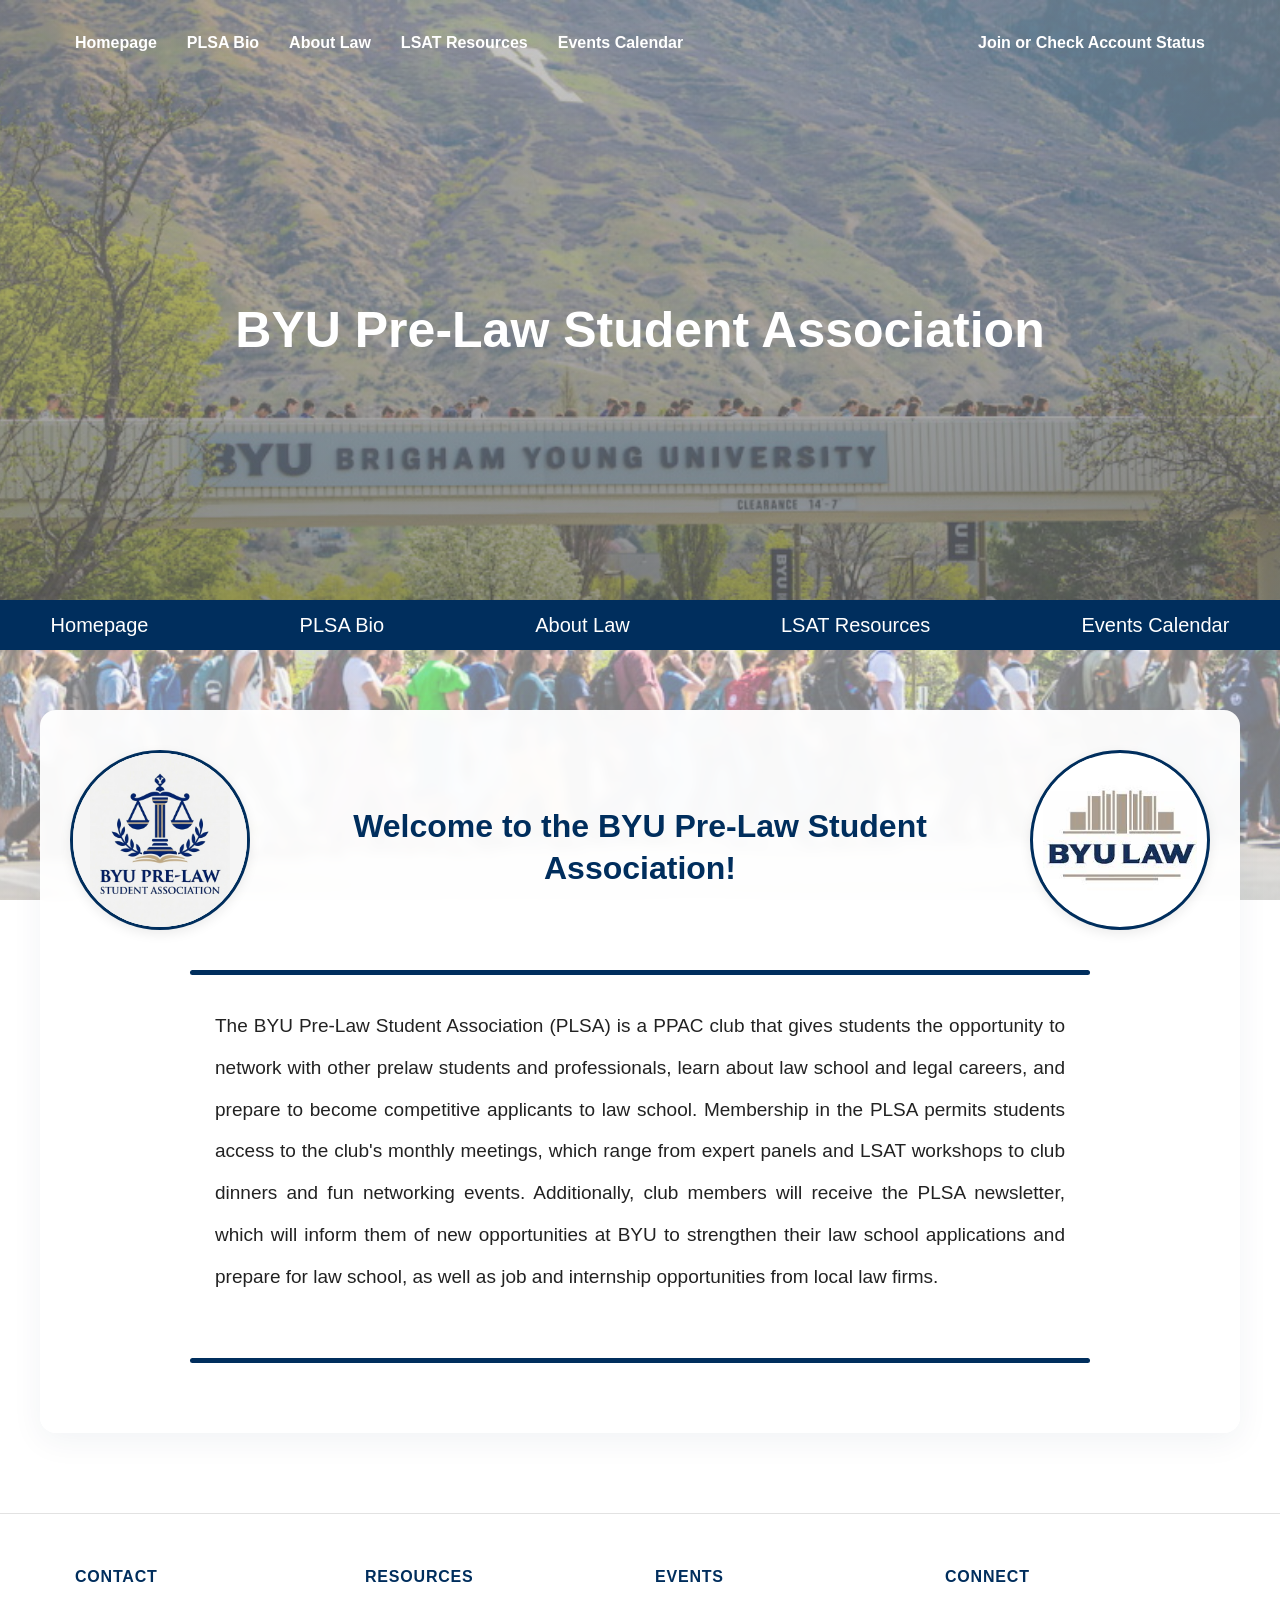
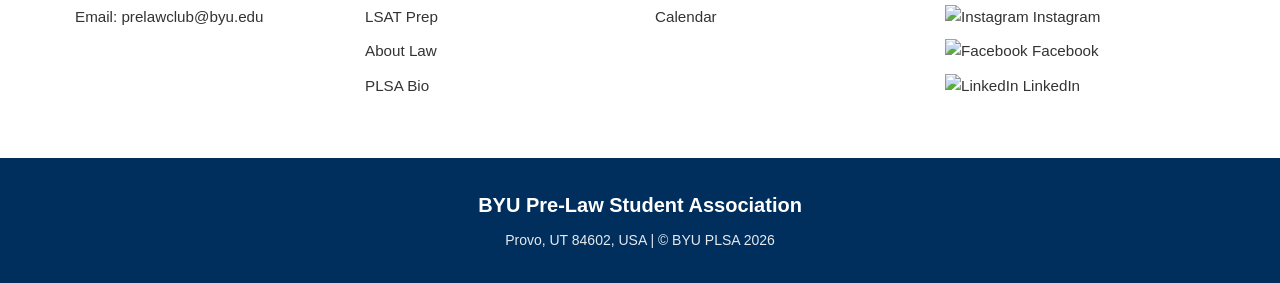
==== index.html @ e6e3143e "udpates" ====
<!DOCTYPE html>
<html lang="en">
<head>
  <meta charset="UTF-8">
  <meta name="viewport" content="width=device-width, initial-scale=1.0">
  <title>BYU Pre-Law Student Association</title>
  <link rel="stylesheet" href="index.css">
</head>
<body>

  <!-- Top Navigation Header -->
  <header class="top-nav">
    <nav class="nav-links Left">
      <a href="#">Homepage</a>
      <a href="/Bio/bio.html">PLSA Bio</a>
      <a href="/AboutLaw/law.html">About Law</a>
      <a href="/LSATResources/LSAT.html">LSAT Resources</a>
      <a href="/EventsCalendar/events.html">Events Calendar</a>
    </nav>

    <div class="Right">
      <a href="https://clubs.byu.edu/link/club/18295873486205435" target="_blank" rel="noopener noreferrer">Join or Check Account Status</a> 
    </div>
  </header>

  <!-- Hero Section -->
  <section class="hero">
    <div class="hero-content">
      <h1>BYU Pre-Law Student Association</h1>
    </div>

    <!-- Secondary Navigation MenuBar -->
    <nav class="MenuBar">
      <a href="#">Homepage</a>
      <a href="/Bio/bio.html">PLSA Bio</a>
      <a href="/AboutLaw/law.html">About Law</a>
      <a href="/LSATResources/LSAT.html">LSAT Resources</a>
      <a href="/EventsCalendar/events.html">Events Calendar</a>
    </nav>
  </section>

  <!-- Main Body Content -->
  <main class="main-container">
    
    <!-- Welcome Header Row -->
    <section class="welcome-header-row">
      <div class="logo-wrapper">
        <img class="PLSAlogo" src="Images/BYU PLSA Logo.JPG" alt="BYU Pre-Law Student Association Logo" loading="lazy">
      </div>
      
      <h1>Welcome to the BYU Pre-Law Student Association!</h1>
      
      <div class="logo-wrapper">
        <img class="logo-circle" src="Images/BYULaw.jpeg" alt="BYU Law Logo">
      </div>
    </section>

    <!-- Thick Divider Line -->
    <hr class="title-divider">
   
    <!-- Welcome Paragraph Section -->
    <section class="welcome-text">
      <p>
        The BYU Pre-Law Student Association (PLSA) is a PPAC club that gives students the opportunity to network with other prelaw students and professionals, learn about law school and legal careers, and prepare to become competitive applicants to law school. Membership in the PLSA permits students access to the club's monthly meetings, which range from expert panels and LSAT workshops to club dinners and fun networking events. Additionally, club members will receive the PLSA newsletter, which will inform them of new opportunities at BYU to strengthen their law school applications and prepare for law school, as well as job and internship opportunities from local law firms.
      </p>
    </section>

    <!-- Thick Divider Line -->
    <hr class="title-divider2">

  </main>

  <!-- Main Footer -->
  <footer class="site-footer">
    <div class="footer-columns">
      
      <div class="footer-col">
        <h3>Contact</h3>
        <p>Email: prelawclub@byu.edu</p>
      </div>

      <div class="footer-col">
        <h3>Resources</h3>
        <a href="LSATResources/LSAT.html">LSAT Prep</a>
        <a href="AboutLaw/law.html">About Law</a>
        <a href="Bio/bio.html">PLSA Bio</a>
      </div>

      <div class="footer-col">
        <h3>Events</h3>
        <a href="EventsCalendar/events.html">Calendar</a>
      </div>

      <div class="footer-col">
        <h3>Connect</h3>
        <a href="https://www.instagram.com/byu_plsa/" target="_blank" class="social-link">
          <img src="https://cdnjs.cloudflare.com/ajax/libs/simple-icons/11.13.0/instagram.svg" alt="Instagram" class="social-icon">
          Instagram
        </a>
        <a href="https://www.facebook.com" target="_blank" class="social-link">
          <img src="https://cdnjs.cloudflare.com/ajax/libs/simple-icons/11.13.0/facebook.svg" alt="Facebook" class="social-icon">
          Facebook
        </a>
        <a href="https://www.linkedin.com" target="_blank" class="social-link">
          <img src="https://cdnjs.cloudflare.com/ajax/libs/simple-icons/11.13.0/linkedin.svg" alt="LinkedIn" class="social-icon">
          LinkedIn
        </a>
      </div>

    </div>

    <!-- Subfooter Section -->
    <div class="subfooter">
      <h1 class="footerheader">BYU Pre-Law Student Association</h1>
      <p>Provo, UT 84602, USA | &copy; BYU PLSA 2026</p>
    </div>
  </footer>

  <script type="module" src="UserDataBase/userdatabase.js"></script>
</body>
</html>
---- index.css ----
/* ==========================================================================
   Base & Reset Styles
   ========================================================================== */

   * {
    box-sizing: border-box;
    margin: 0;
    padding: 0;
  }
  
  body {
    font-family: Arial, Helvetica, sans-serif;
    color: #333333;
    overflow-x: hidden;
    line-height: 1.6;
  
    /* Full Website Faded Backdrop */
    background-image: linear-gradient(
        rgba(249, 249, 249, 0.5), 
        rgba(249, 249, 249, 0.5)
      ), 
      url("Images/BYUStudents.jpeg");
    background-size: cover;
    background-position: center;
    background-repeat: no-repeat;
    background-attachment: fixed; /* Keeps image still while scrolling */
  }
  
  /* ==========================================================================
     Header & Top Navigation
     ========================================================================== */
  
  .top-nav {
    position: absolute;
    top: 0;
    left: 0;
    width: 100%;
    display: flex;
    justify-content: space-between;
    align-items: center;
    padding: 30px 75px;
    z-index: 20;
  }
  
  .Left,
  .Right {
    display: flex;
    gap: 30px;
  }
  
  .Left a,
  .Right a {
    color: #ffffff;
    text-decoration: none;
    font-weight: bold;
    transition: color 0.2s ease;
  }
  
  .Left a:hover,
  .Right a:hover {
    color: #0062b8;
  }
  
  /* Authentication nav states */
  #logged-out-nav, 
  #logged-in-nav {
    display: flex;
    flex-direction: row;
    gap: 30px;
    align-items: center;
  }
  
  /* ==========================================================================
     Hero Section
     ========================================================================== */
  
  .hero {
    position: relative;
    display: flex;
    flex-direction: column;
    justify-content: space-between;
    height: 650px;
    background-image: linear-gradient(rgba(0, 0, 0, 0.2), rgba(0, 0, 0, 0.4)), url("https://bit.ly/42d8kSz");
    background-size: cover;
    background-position: center;
    background-repeat: no-repeat;
  }
  
  .hero-content {
    display: flex;
    justify-content: center;
    align-items: center;
    flex: 1;
    padding-top: 60px;
  }
  
  .hero-content h1 {
    font-family: "Halyard Display", Inter, "Helvetica Neue", sans-serif;
    font-size: 50px;
    color: #ffffff;
    text-align: center;
  }
  
  .MenuBar {
    display: flex;
    justify-content: space-around;
    align-items: center;
    gap: 50px;
    width: 100%;
    height: 50px;
    background-color: #002e5d;
    font-size: 20px;
  }
  
  .MenuBar a {
    color: #ffffff;
    text-decoration: none;
    transition: color 0.2s ease;
  }
  
  .MenuBar a:hover {
    color: #d3d3d3;
  }
  
  /* ==========================================================================
     Main Content Layout
     ========================================================================== */
  
  .main-container {
    max-width: 1200px;
    margin: 60px auto;
    padding: 40px 30px;
    background-color: rgba(255, 255, 255, 0.95); /* Semi-transparent white card background */
    border-radius: 16px;
    box-shadow: 0 8px 32px rgba(0, 46, 93, 0.06);
    backdrop-filter: blur(4px); /* Glassmorphism effect for modern feel */
  }
  
  /* Align logos and H1 across the page naturally */
  .welcome-header-row {
    display: flex;
    align-items: center;
    justify-content: space-between;
    gap: 30px;
    margin-bottom: 40px;
  }
  
  .welcome-header-row h1 {
    font-size: 32px;
    color: #002e5d;
    text-align: center;
    flex: 1;
    margin: 0;
    padding-top: 15px;
    line-height: 1.3;
  }
  
  /* Circular Outlined Wrappers for Both Logos */
  .logo-wrapper {
    width: 180px;
    height: 180px;
    border-radius: 50%;
    border: 3px solid #002e5d;
    background-color: #ffffff;
    display: flex;
    align-items: center;
    justify-content: center;
    overflow: hidden;
    flex-shrink: 0;
    box-shadow: 0 4px 12px rgba(0, 0, 0, 0.08);
  }
  
  /* Base image rules */
  .PLSAlogo,
  .logo-circle {
    object-fit: contain;
  }
  
  /* Specific logo adjustments */
  .PLSAlogo {
    width: 120%;
    height: 120%;
    margin-top: -15px;
    background-color: whitesmoke;
  }
  
  .logo-circle {
    width: 88%;
    height: 88%;
    margin-top: -10px;
  }
  
  .welcome-text p {
    font-size: 19px;
    line-height: 2.2;
    color: #222222;
    text-align: justify;
    max-width: 1050px;
    
    /* Fixes: */
    margin: 0 auto;    /* Centers the block horizontally */
    padding: 0px 100px;   /* Adds 30px spacing on the left & right sides */
  }
  
  /* ==========================================================================
     Footer Styles
     ========================================================================== */
  
  .site-footer {
    background-color: rgba(255, 255, 255, 0.95);
    margin-top: 80px;
    border-top: 1px solid #e2e2e2;
    backdrop-filter: blur(4px);
  }
  
  .footer-columns {
    display: flex;
    justify-content: space-between;
    max-width: 1200px;
    margin: 0 auto;
    padding: 50px 20px;
  }
  
  .footer-col {
    flex: 1;
    margin: 0 15px;
  }
  
  .footer-col h3 {
    font-family: "Halyard Display", sans-serif;
    font-size: 1rem;
    text-transform: uppercase;
    letter-spacing: 0.05em;
    color: #002e5d;
    margin-bottom: 16px;
  }
  
  .footer-col p {
    font-size: 0.95rem;
    color: #333333;
  }
  
  .footer-col a,
  .social-link {
    display: block;
    color: #333333;
    text-decoration: none;
    margin-bottom: 10px;
    font-size: 0.95rem;
    transition: color 0.2s ease;
  }
  
  .social-link {
    display: inline-flex;
    align-items: center;
    gap: 10px;
    width: 100%;
  }
  
  .social-icon {
    width: 20px;
    height: 20px;
    object-fit: contain;
  }
  
  .footer-col a:hover,
  .social-link:hover {
    color: #0062b8;
    text-decoration: underline;
  }
  
  .subfooter {
    display: flex;
    flex-direction: column;
    justify-content: center;
    align-items: center;
    height: 125px;
    background-color: #002e5d;
    color: #ffffff;
  }
  
  .subfooter h1 {
    font-size: 20px;
    margin-bottom: 8px;
  }
  
  .subfooter p {
    font-size: 14px;
    opacity: 0.9;
  }

  /* ==========================================================================
   Thick Title Divider Line
   ========================================================================== */

.title-divider {
  border: none;                  /* Removes default browser border styling */
  height: 5px;                   /* Adjust line thickness here */
  background-color: #002e5d;     /* BYU Navy color */
  width: 80%;                    /* Sets how wide the line stretches */
  max-width: 900px;
  margin: 30px auto 30px auto;   /* Top spacing (30px) and Bottom spacing (40px) */
  border-radius: 3px;            /* Gives subtle rounded ends to the line */
}

.title-divider2 {
  border: none;                  /* Removes default browser border styling */
  height: 5px;                   /* Adjust line thickness here */
  background-color: #002e5d;     /* BYU Navy color */
  width: 80%;                    /* Sets how wide the line stretches */
  max-width: 900px;
  margin: 60px auto 30px auto;   /* Top spacing (30px) and Bottom spacing (40px) */
  border-radius: 3px;            /* Gives subtle rounded ends to the line */
}
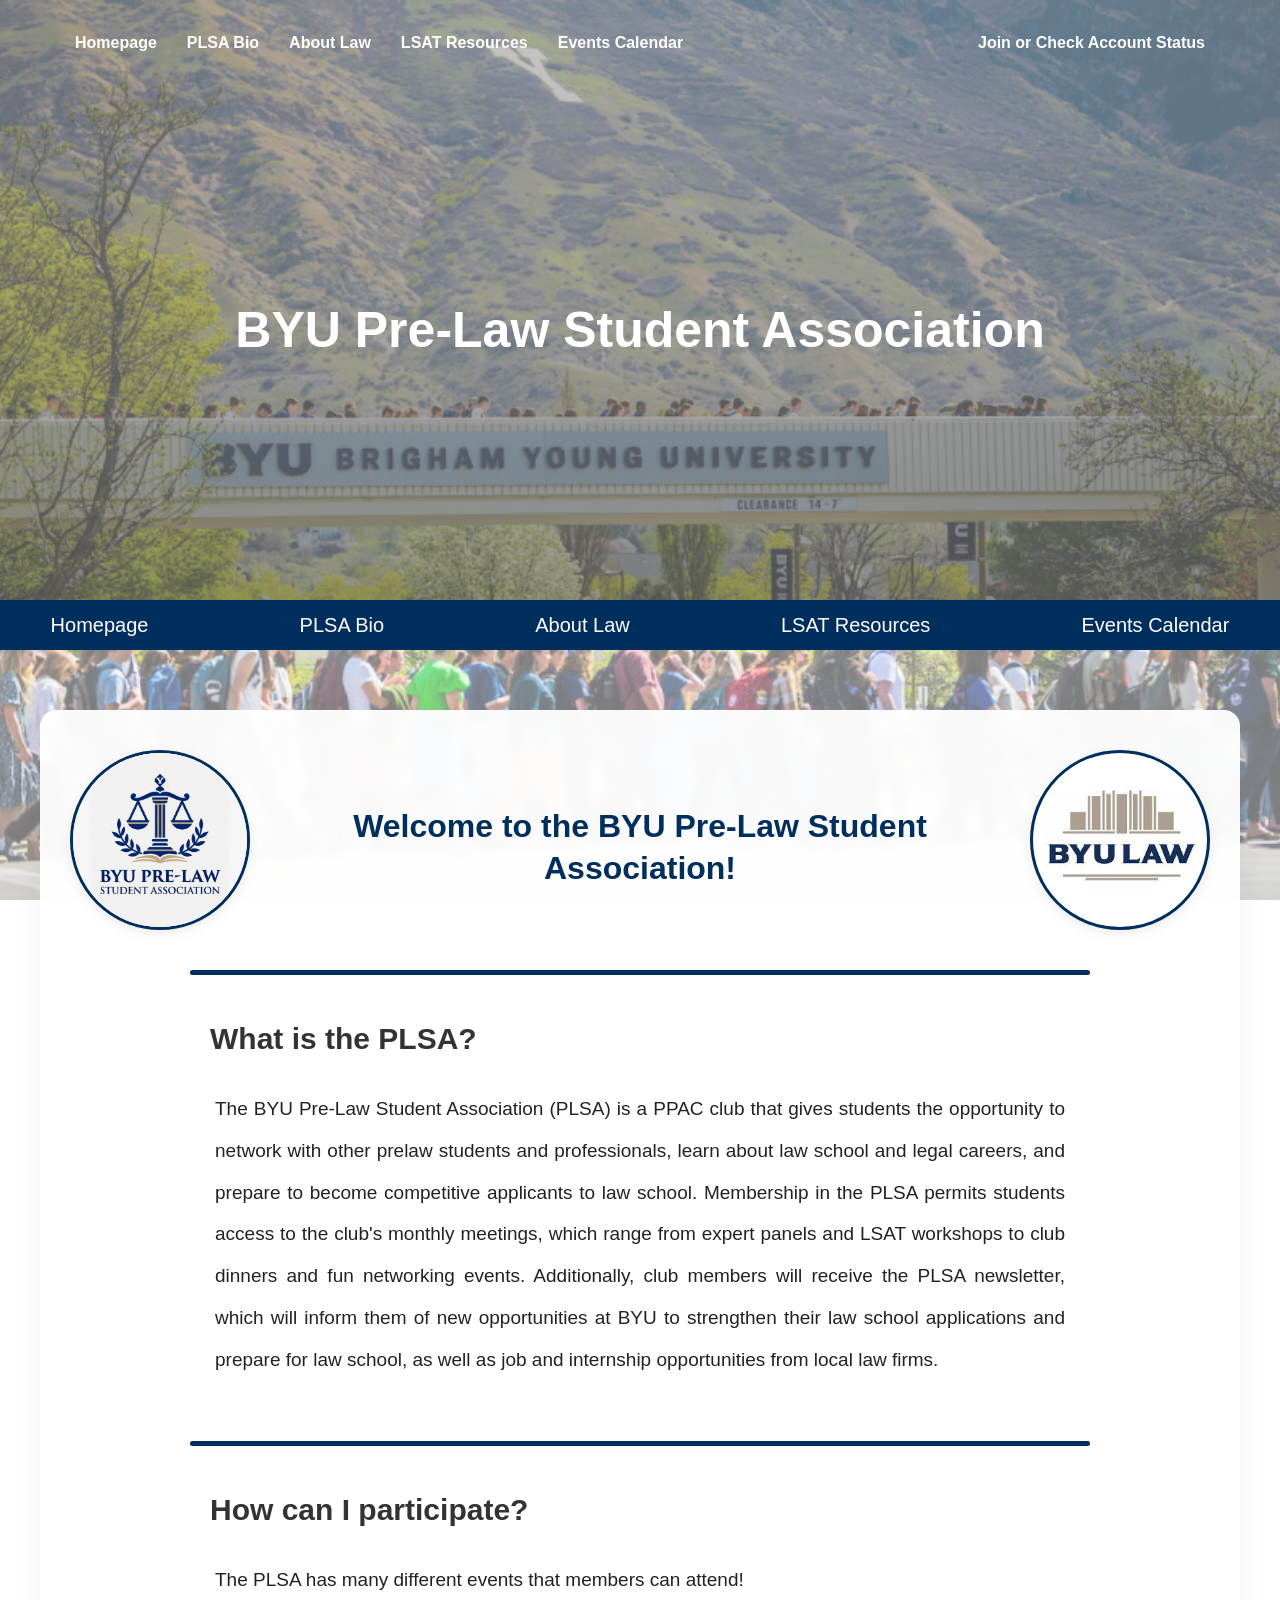
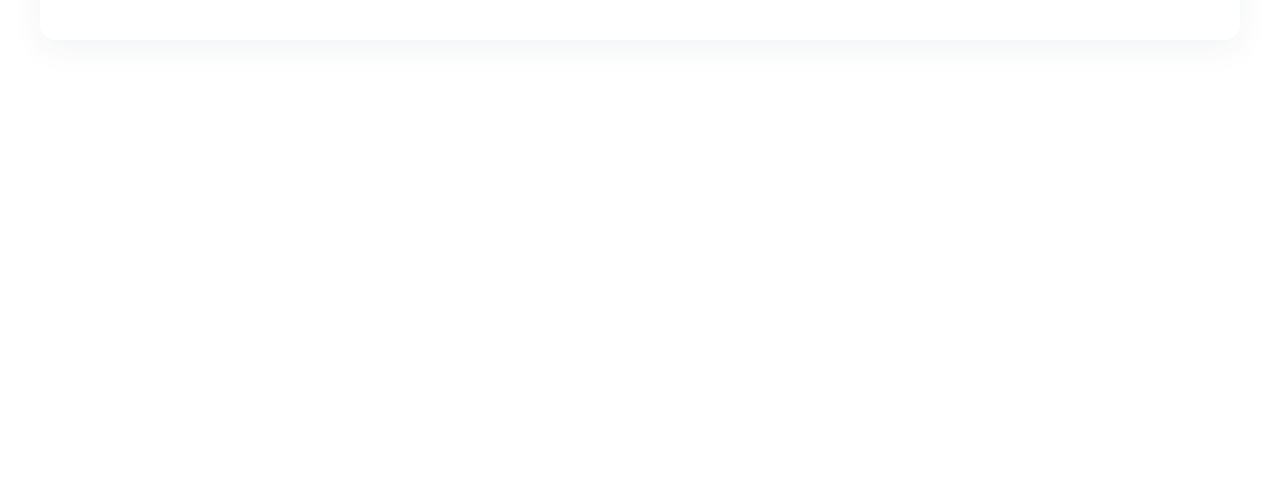
==== commit bf457be6: "updates" ====
--- a/index.html
+++ b/index.html
@@ -60,13 +60,26 @@
    
     <!-- Welcome Paragraph Section -->
     <section class="welcome-text">
+      <h3>What is the PLSA?</h3>
       <p>
-        The BYU Pre-Law Student Association (PLSA) is a PPAC club that gives students the opportunity to network with other prelaw students and professionals, learn about law school and legal careers, and prepare to become competitive applicants to law school. Membership in the PLSA permits students access to the club's monthly meetings, which range from expert panels and LSAT workshops to club dinners and fun networking events. Additionally, club members will receive the PLSA newsletter, which will inform them of new opportunities at BYU to strengthen their law school applications and prepare for law school, as well as job and internship opportunities from local law firms.
+        The BYU Pre-Law Student Association (PLSA) is a PPAC club that gives students the opportunity to network 
+        with other prelaw students and professionals, learn about law school and legal careers, and prepare to become 
+        competitive applicants to law school. Membership in the PLSA permits students access to the club's monthly meetings, 
+        which range from expert panels and LSAT workshops to club dinners and fun networking events. Additionally, 
+        club members will receive the PLSA newsletter, which will inform them of new opportunities at BYU to strengthen 
+        their law school applications and prepare for law school, as well as job and internship opportunities from local law firms.
       </p>
     </section>
 
     <!-- Thick Divider Line -->
     <hr class="title-divider2">
+
+    <section class="second-paragraph">
+      <h3>How can I participate?</h3>
+      <p>
+        The PLSA has many different events that members can attend!
+      </p>
+    </section>
 
   </main>
 
--- a/index.css
+++ b/index.css
@@ -201,6 +201,34 @@
     margin: 0 auto;    /* Centers the block horizontally */
     padding: 0px 100px;   /* Adds 30px spacing on the left & right sides */
   }
+
+.welcome-text h3{
+    padding-left: 140px;
+    padding-top: 10px;
+    padding-bottom: 25px;
+    justify-content: center;
+    font-size: 30px;
+}
+
+.second-paragraph p {
+    font-size: 19px;
+    line-height: 2.2;
+    color: #222222;
+    text-align: justify;
+    max-width: 1050px;
+    
+    /* Fixes: */
+    margin: 0 auto;    /* Centers the block horizontally */
+    padding: 0px 100px;   /* Adds 30px spacing on the left & right sides */
+}
+
+.second-paragraph h3{
+    padding-left: 140px;
+    padding-top: 10px;
+    padding-bottom: 25px;
+    justify-content: center;
+    font-size: 30px;
+}
   
   /* ==========================================================================
      Footer Styles
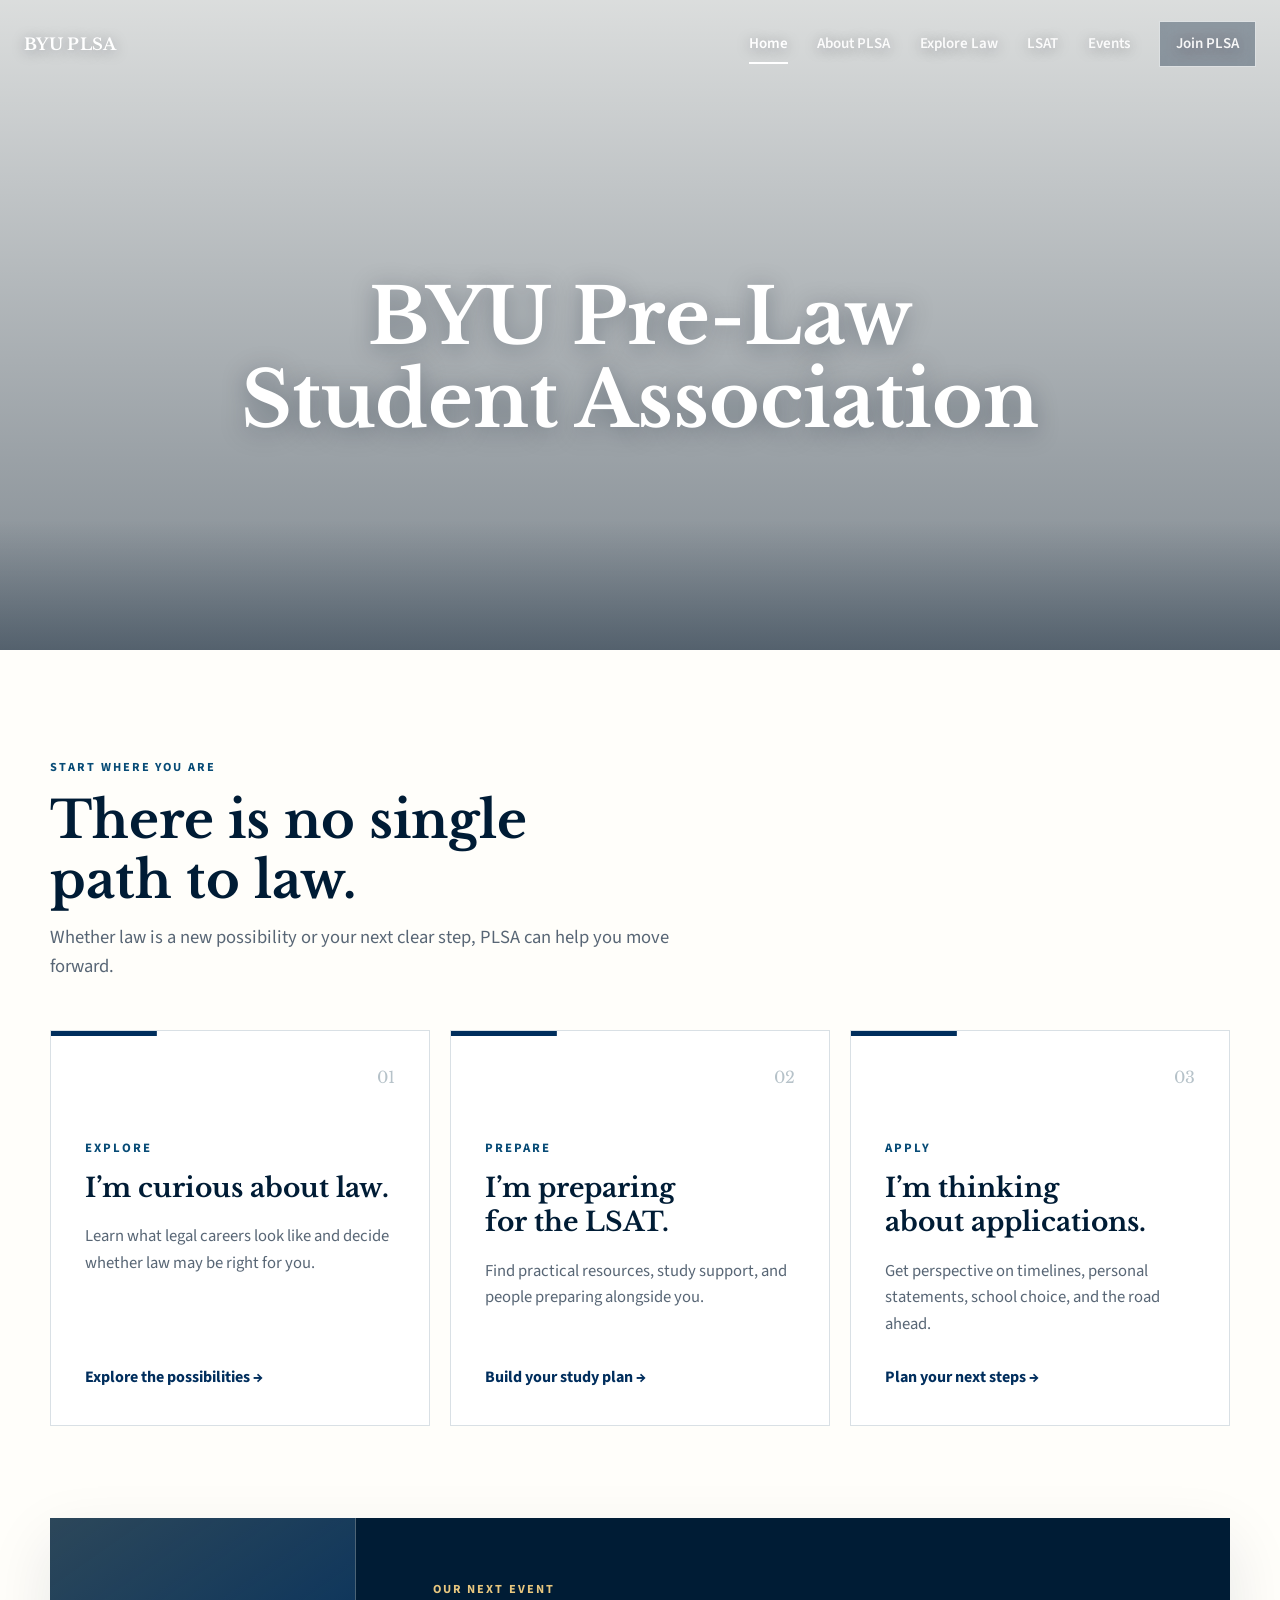
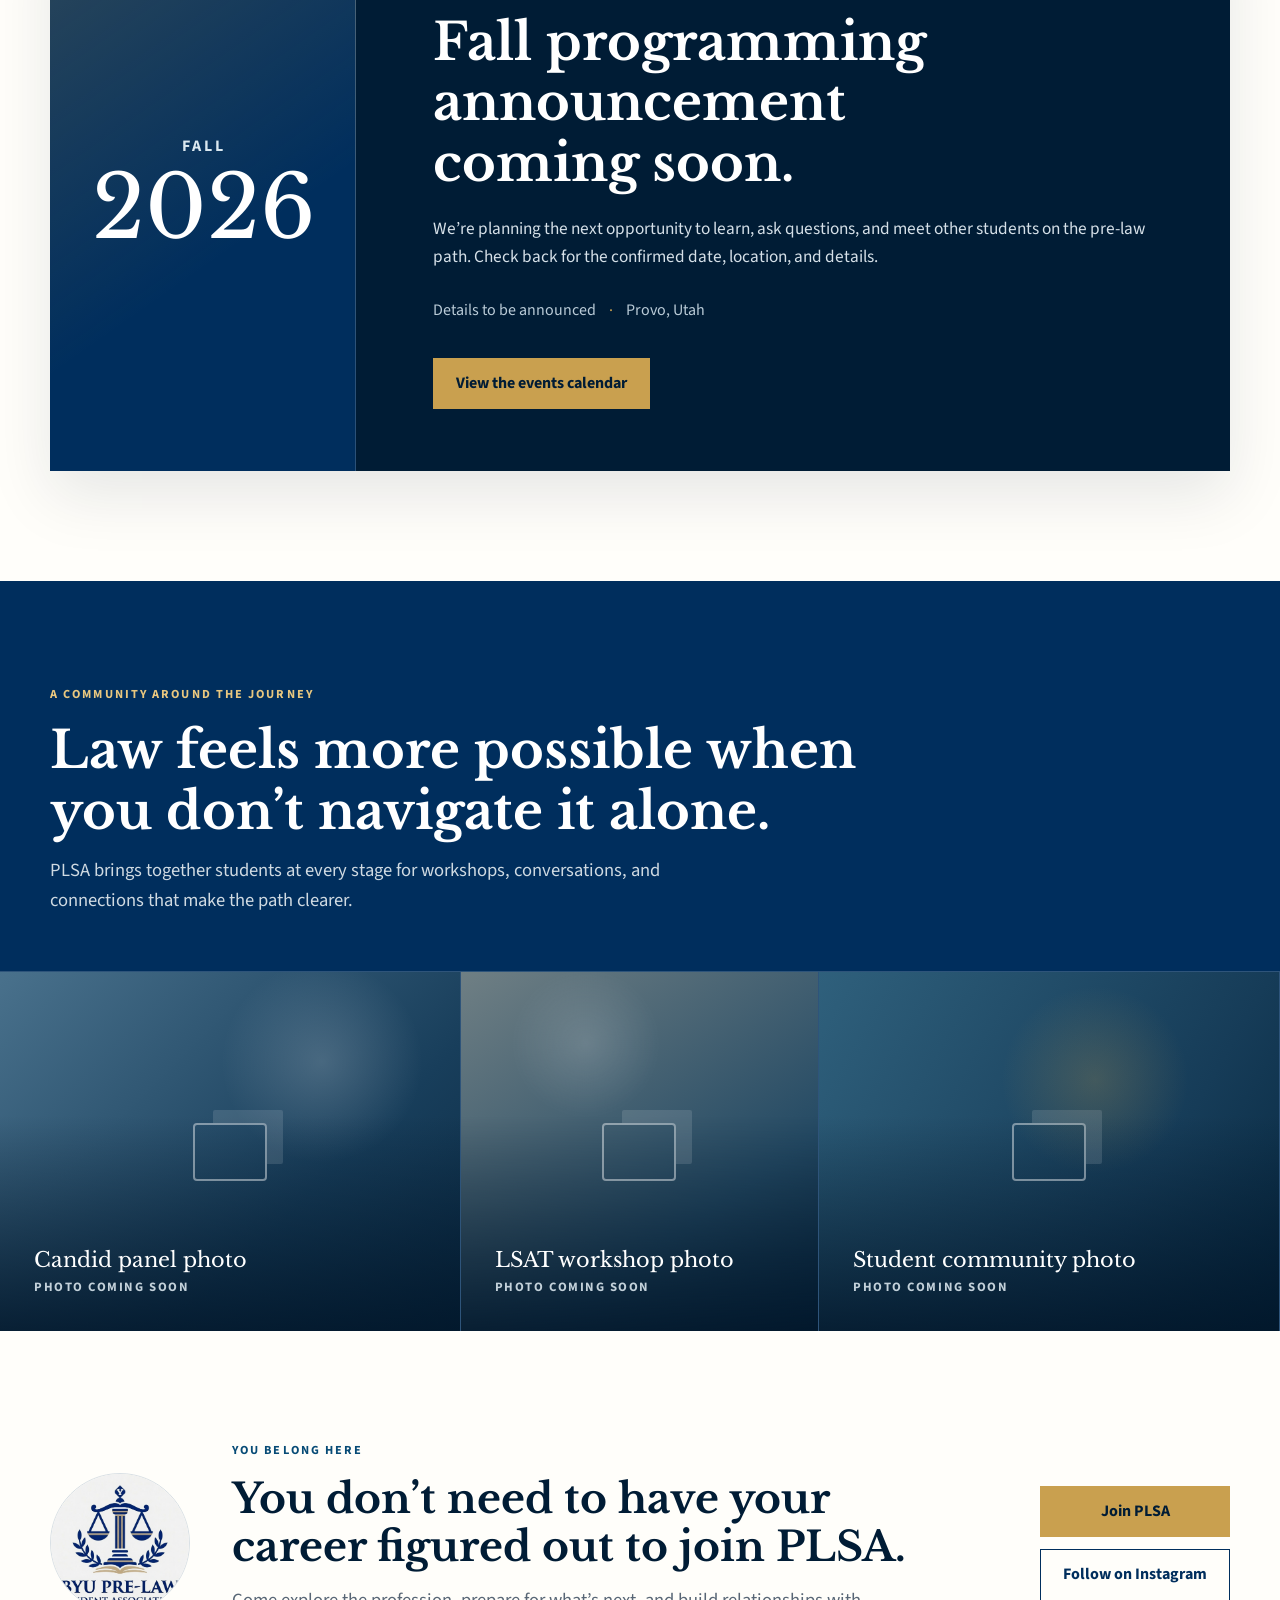
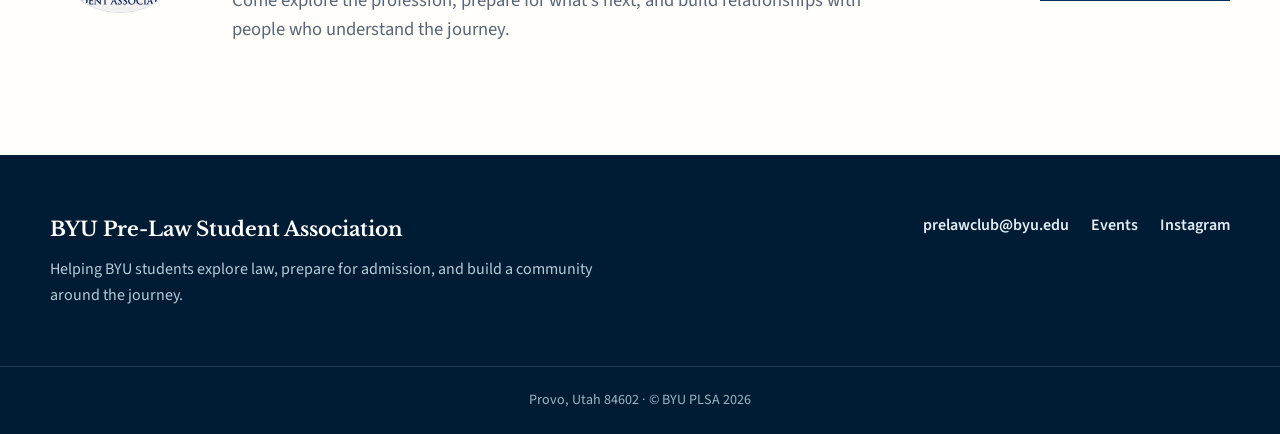
==== commit 11e15f3c: "Refresh PLSA website preview" ====
--- a/index.html
+++ b/index.html
@@ -3,132 +3,138 @@
 <head>
   <meta charset="UTF-8">
   <meta name="viewport" content="width=device-width, initial-scale=1.0">
+  <meta name="description" content="BYU PLSA helps students explore law, prepare for admission, and build community around the journey.">
   <title>BYU Pre-Law Student Association</title>
   <link rel="stylesheet" href="index.css">
+  <link rel="stylesheet" href="navigation.css">
 </head>
 <body>
 
-  <!-- Top Navigation Header -->
-  <header class="top-nav">
-    <nav class="nav-links Left">
-      <a href="#">Homepage</a>
-      <a href="/Bio/bio.html">PLSA Bio</a>
-      <a href="/AboutLaw/law.html">About Law</a>
-      <a href="/LSATResources/LSAT.html">LSAT Resources</a>
-      <a href="/EventsCalendar/events.html">Events Calendar</a>
+  <header class="site-navigation">
+    <a class="nav-brand" href="index.html" aria-label="BYU PLSA home">BYU PLSA</a>
+    <nav class="nav-links" aria-label="Primary navigation">
+      <a href="index.html" aria-current="page">Home</a>
+      <a href="Bio/bio.html">About PLSA</a>
+      <a href="AboutLaw/law.html">Explore Law</a>
+      <a href="LSATResources/LSAT.html">LSAT</a>
+      <a href="EventsCalendar/events.html">Events</a>
+      <a class="join-link" href="https://clubs.byu.edu/link/club/18295873486205435" target="_blank" rel="noopener noreferrer">Join PLSA</a>
     </nav>
-
-    <div class="Right">
-      <a href="https://clubs.byu.edu/link/club/18295873486205435" target="_blank" rel="noopener noreferrer">Join or Check Account Status</a> 
-    </div>
   </header>
 
-  <!-- Hero Section -->
-  <section class="hero">
+  <section class="hero" aria-labelledby="page-title">
     <div class="hero-content">
-      <h1>BYU Pre-Law Student Association</h1>
+      <h1 id="page-title">BYU Pre-Law Student Association</h1>
     </div>
-
-    <!-- Secondary Navigation MenuBar -->
-    <nav class="MenuBar">
-      <a href="#">Homepage</a>
-      <a href="/Bio/bio.html">PLSA Bio</a>
-      <a href="/AboutLaw/law.html">About Law</a>
-      <a href="/LSATResources/LSAT.html">LSAT Resources</a>
-      <a href="/EventsCalendar/events.html">Events Calendar</a>
-    </nav>
   </section>
 
-  <!-- Main Body Content -->
-  <main class="main-container">
-    
-    <!-- Welcome Header Row -->
-    <section class="welcome-header-row">
-      <div class="logo-wrapper">
-        <img class="PLSAlogo" src="Images/BYU PLSA Logo.JPG" alt="BYU Pre-Law Student Association Logo" loading="lazy">
+  <main>
+    <section class="pathways section-shell" aria-labelledby="pathways-title">
+      <div class="section-intro">
+        <p class="eyebrow">Start where you are</p>
+        <h2 id="pathways-title">There is no single path to law.</h2>
+        <p>Whether law is a new possibility or your next clear step, PLSA can help you move forward.</p>
       </div>
-      
-      <h1>Welcome to the BYU Pre-Law Student Association!</h1>
-      
-      <div class="logo-wrapper">
-        <img class="logo-circle" src="Images/BYULaw.jpeg" alt="BYU Law Logo">
+
+      <div class="pathway-grid">
+        <a class="pathway-card" href="AboutLaw/law.html">
+          <span class="pathway-number" aria-hidden="true">01</span>
+          <p class="pathway-label">Explore</p>
+          <h3>I’m curious about law.</h3>
+          <p>Learn what legal careers look like and decide whether law may be right for you.</p>
+          <span class="card-link">Explore the possibilities <span aria-hidden="true">→</span></span>
+        </a>
+
+        <a class="pathway-card" href="LSATResources/LSAT.html">
+          <span class="pathway-number" aria-hidden="true">02</span>
+          <p class="pathway-label">Prepare</p>
+          <h3>I’m preparing for the LSAT.</h3>
+          <p>Find practical resources, study support, and people preparing alongside you.</p>
+          <span class="card-link">Build your study plan <span aria-hidden="true">→</span></span>
+        </a>
+
+        <a class="pathway-card" href="AboutLaw/law.html">
+          <span class="pathway-number" aria-hidden="true">03</span>
+          <p class="pathway-label">Apply</p>
+          <h3>I’m thinking about applications.</h3>
+          <p>Get perspective on timelines, personal statements, school choice, and the road ahead.</p>
+          <span class="card-link">Plan your next steps <span aria-hidden="true">→</span></span>
+        </a>
       </div>
     </section>
 
-    <!-- Thick Divider Line -->
-    <hr class="title-divider">
-   
-    <!-- Welcome Paragraph Section -->
-    <section class="welcome-text">
-      <h3>What is the PLSA?</h3>
-      <p>
-        The BYU Pre-Law Student Association (PLSA) is a PPAC club that gives students the opportunity to network 
-        with other prelaw students and professionals, learn about law school and legal careers, and prepare to become 
-        competitive applicants to law school. Membership in the PLSA permits students access to the club's monthly meetings, 
-        which range from expert panels and LSAT workshops to club dinners and fun networking events. Additionally, 
-        club members will receive the PLSA newsletter, which will inform them of new opportunities at BYU to strengthen 
-        their law school applications and prepare for law school, as well as job and internship opportunities from local law firms.
-      </p>
+    <section class="event-section section-shell" aria-labelledby="event-title">
+      <div class="event-card">
+        <div class="event-date" aria-hidden="true">
+          <span>Fall</span>
+          <strong>2026</strong>
+        </div>
+        <div class="event-details">
+          <p class="eyebrow">Our next event</p>
+          <h2 id="event-title">Fall programming announcement coming soon.</h2>
+          <p>We’re planning the next opportunity to learn, ask questions, and meet other students on the pre-law path. Check back for the confirmed date, location, and details.</p>
+          <div class="event-meta" aria-label="Event status">
+            <span>Details to be announced</span>
+            <span>Provo, Utah</span>
+          </div>
+          <a class="button button-primary" href="EventsCalendar/events.html">View the events calendar</a>
+        </div>
+      </div>
     </section>
 
-    <!-- Thick Divider Line -->
-    <hr class="title-divider2">
+    <section class="community-section" aria-labelledby="community-title">
+      <div class="community-copy section-shell">
+        <p class="eyebrow eyebrow-light">A community around the journey</p>
+        <h2 id="community-title">Law feels more possible when you don’t navigate it alone.</h2>
+        <p>PLSA brings together students at every stage for workshops, conversations, and connections that make the path clearer.</p>
+      </div>
 
-    <section class="second-paragraph">
-      <h3>How can I participate?</h3>
-      <p>
-        The PLSA has many different events that members can attend!
-      </p>
+      <div class="photo-strip" aria-label="Future PLSA event photography placeholders">
+        <div class="photo-placeholder photo-placeholder-one" role="img" aria-label="Placeholder for a candid PLSA panel photograph">
+          <span>Candid panel photo</span>
+          <small>Photo coming soon</small>
+        </div>
+        <div class="photo-placeholder photo-placeholder-two" role="img" aria-label="Placeholder for a candid PLSA workshop photograph">
+          <span>LSAT workshop photo</span>
+          <small>Photo coming soon</small>
+        </div>
+        <div class="photo-placeholder photo-placeholder-three" role="img" aria-label="Placeholder for a candid PLSA community photograph">
+          <span>Student community photo</span>
+          <small>Photo coming soon</small>
+        </div>
+      </div>
     </section>
 
+    <section class="closing-section section-shell" aria-labelledby="closing-title">
+      <img class="closing-logo" src="Images/BYU PLSA Logo.JPG" alt="" loading="lazy">
+      <div class="closing-copy">
+        <p class="eyebrow">You belong here</p>
+        <h2 id="closing-title">You don’t need to have your career figured out to join PLSA.</h2>
+        <p>Come explore the profession, prepare for what’s next, and build relationships with people who understand the journey.</p>
+      </div>
+      <div class="closing-actions">
+        <a class="button button-primary" href="https://clubs.byu.edu/link/club/18295873486205435" target="_blank" rel="noopener noreferrer">Join PLSA</a>
+        <a class="button button-secondary" href="https://www.instagram.com/byu_plsa/" target="_blank" rel="noopener noreferrer">Follow on Instagram</a>
+      </div>
+    </section>
   </main>
 
-  <!-- Main Footer -->
   <footer class="site-footer">
-    <div class="footer-columns">
-      
-      <div class="footer-col">
-        <h3>Contact</h3>
-        <p>Email: prelawclub@byu.edu</p>
+    <div class="footer-inner">
+      <div class="footer-identity">
+        <h2>BYU Pre-Law Student Association</h2>
+        <p>Helping BYU students explore law, prepare for admission, and build a community around the journey.</p>
       </div>
-
-      <div class="footer-col">
-        <h3>Resources</h3>
-        <a href="LSATResources/LSAT.html">LSAT Prep</a>
-        <a href="AboutLaw/law.html">About Law</a>
-        <a href="Bio/bio.html">PLSA Bio</a>
+      <div class="footer-links">
+        <a href="mailto:prelawclub@byu.edu">prelawclub@byu.edu</a>
+        <a href="EventsCalendar/events.html">Events</a>
+        <a href="https://www.instagram.com/byu_plsa/" target="_blank" rel="noopener noreferrer">Instagram</a>
       </div>
-
-      <div class="footer-col">
-        <h3>Events</h3>
-        <a href="EventsCalendar/events.html">Calendar</a>
-      </div>
-
-      <div class="footer-col">
-        <h3>Connect</h3>
-        <a href="https://www.instagram.com/byu_plsa/" target="_blank" class="social-link">
-          <img src="https://cdnjs.cloudflare.com/ajax/libs/simple-icons/11.13.0/instagram.svg" alt="Instagram" class="social-icon">
-          Instagram
-        </a>
-        <a href="https://www.facebook.com" target="_blank" class="social-link">
-          <img src="https://cdnjs.cloudflare.com/ajax/libs/simple-icons/11.13.0/facebook.svg" alt="Facebook" class="social-icon">
-          Facebook
-        </a>
-        <a href="https://www.linkedin.com" target="_blank" class="social-link">
-          <img src="https://cdnjs.cloudflare.com/ajax/libs/simple-icons/11.13.0/linkedin.svg" alt="LinkedIn" class="social-icon">
-          LinkedIn
-        </a>
-      </div>
-
     </div>
-
-    <!-- Subfooter Section -->
     <div class="subfooter">
-      <h1 class="footerheader">BYU Pre-Law Student Association</h1>
-      <p>Provo, UT 84602, USA | &copy; BYU PLSA 2026</p>
+      <p>Provo, Utah 84602 <span aria-hidden="true">·</span> &copy; BYU PLSA 2026</p>
     </div>
   </footer>
 
-  <script type="module" src="UserDataBase/userdatabase.js"></script>
 </body>
-</html>+</html>
--- a/index.css
+++ b/index.css
@@ -1,342 +1,658 @@
-/* ==========================================================================
-   Base & Reset Styles
-   ========================================================================== */
-
-   * {
-    box-sizing: border-box;
-    margin: 0;
-    padding: 0;
-  }
-  
-  body {
-    font-family: Arial, Helvetica, sans-serif;
-    color: #333333;
-    overflow-x: hidden;
-    line-height: 1.6;
-  
-    /* Full Website Faded Backdrop */
-    background-image: linear-gradient(
-        rgba(249, 249, 249, 0.5), 
-        rgba(249, 249, 249, 0.5)
-      ), 
-      url("Images/BYUStudents.jpeg");
-    background-size: cover;
-    background-position: center;
-    background-repeat: no-repeat;
-    background-attachment: fixed; /* Keeps image still while scrolling */
-  }
-  
-  /* ==========================================================================
-     Header & Top Navigation
-     ========================================================================== */
-  
-  .top-nav {
-    position: absolute;
-    top: 0;
-    left: 0;
-    width: 100%;
-    display: flex;
-    justify-content: space-between;
-    align-items: center;
-    padding: 30px 75px;
-    z-index: 20;
-  }
-  
-  .Left,
-  .Right {
-    display: flex;
-    gap: 30px;
-  }
-  
-  .Left a,
-  .Right a {
-    color: #ffffff;
-    text-decoration: none;
-    font-weight: bold;
-    transition: color 0.2s ease;
-  }
-  
-  .Left a:hover,
-  .Right a:hover {
-    color: #0062b8;
-  }
-  
-  /* Authentication nav states */
-  #logged-out-nav, 
-  #logged-in-nav {
-    display: flex;
+@import url("https://fonts.googleapis.com/css2?family=Libre+Baskerville:wght@400;700&family=Source+Sans+3:ital,wght@0,400;0,500;0,600;0,700;1,400&display=swap");
+
+:root {
+  --navy-950: #001c35;
+  --navy-900: #002e5d;
+  --navy-800: #074b76;
+  --blue-100: #e8f2f8;
+  --cream: #f5f2eb;
+  --paper: #fffefa;
+  --gold: #c9a04f;
+  --ink: #162331;
+  --muted: #586675;
+  --line: #d9e0e5;
+  --serif: "Libre Baskerville", Georgia, serif;
+  --sans: "Source Sans 3", "Helvetica Neue", Arial, sans-serif;
+  --shadow: 0 24px 60px rgba(0, 28, 53, 0.1);
+}
+
+* {
+  box-sizing: border-box;
+  margin: 0;
+  padding: 0;
+}
+
+html {
+  scroll-behavior: smooth;
+}
+
+body {
+  background: var(--paper);
+  color: var(--ink);
+  font-family: var(--sans);
+  line-height: 1.6;
+  overflow-x: hidden;
+}
+
+h1,
+h2,
+h3 {
+  font-family: var(--serif);
+  text-wrap: balance;
+}
+
+a {
+  color: inherit;
+}
+
+.section-shell {
+  width: min(1180px, calc(100% - 48px));
+  margin-inline: auto;
+}
+
+.hero {
+  position: relative;
+  display: flex;
+  min-height: 650px;
+  background-image: linear-gradient(rgba(0, 22, 44, 0.14), rgba(0, 19, 38, 0.5)), url("https://bit.ly/42d8kSz");
+  background-position: center;
+  background-repeat: no-repeat;
+  background-size: cover;
+}
+
+.hero::after {
+  position: absolute;
+  inset: auto 0 0;
+  height: 130px;
+  background: linear-gradient(to top, rgba(0, 22, 43, 0.34), transparent);
+  content: "";
+}
+
+.hero-content {
+  position: relative;
+  z-index: 1;
+  display: grid;
+  width: min(1180px, calc(100% - 48px));
+  margin: auto;
+  padding-top: 70px;
+  place-items: center;
+}
+
+.hero-content h1 {
+  max-width: 1000px;
+  color: #ffffff;
+  font-size: clamp(3rem, 6vw, 5.6rem);
+  line-height: 1.08;
+  text-align: center;
+  text-shadow: 0 4px 24px rgba(0, 17, 34, 0.34);
+}
+
+.pathways {
+  padding-block: 108px 92px;
+}
+
+.section-intro {
+  display: grid;
+  max-width: 760px;
+  margin-bottom: 48px;
+  gap: 12px;
+}
+
+.eyebrow {
+  color: var(--navy-800);
+  font-size: 0.77rem;
+  font-weight: 700;
+  letter-spacing: 0.17em;
+  text-transform: uppercase;
+}
+
+.section-intro h2,
+.event-details h2,
+.community-copy h2,
+.closing-copy h2 {
+  color: var(--navy-950);
+  font-size: clamp(2.05rem, 4vw, 3.55rem);
+  line-height: 1.18;
+}
+
+.section-intro > p:last-child,
+.community-copy > p:last-child,
+.closing-copy > p:last-child {
+  max-width: 680px;
+  color: var(--muted);
+  font-size: 1.16rem;
+}
+
+.pathway-grid {
+  display: grid;
+  grid-template-columns: repeat(3, 1fr);
+  gap: 20px;
+}
+
+.pathway-card {
+  position: relative;
+  display: flex;
+  min-height: 390px;
+  flex-direction: column;
+  overflow: hidden;
+  border: 1px solid var(--line);
+  background: #ffffff;
+  padding: 34px;
+  text-decoration: none;
+  transition: transform 180ms ease, border-color 180ms ease, box-shadow 180ms ease;
+}
+
+.pathway-card::before {
+  position: absolute;
+  top: 0;
+  right: 0;
+  left: 0;
+  height: 5px;
+  background: var(--navy-900);
+  content: "";
+  transform: scaleX(0.28);
+  transform-origin: left;
+  transition: transform 180ms ease, background-color 180ms ease;
+}
+
+.pathway-card:hover,
+.pathway-card:focus-visible {
+  border-color: #a8bac6;
+  box-shadow: var(--shadow);
+  transform: translateY(-6px);
+}
+
+.pathway-card:hover::before,
+.pathway-card:focus-visible::before {
+  background: var(--gold);
+  transform: scaleX(1);
+}
+
+.pathway-card:focus-visible,
+.button:focus-visible {
+  outline: 3px solid var(--gold);
+  outline-offset: 4px;
+}
+
+.pathway-number {
+  align-self: flex-end;
+  color: #b6c2c9;
+  font-family: var(--serif);
+  font-size: 1rem;
+}
+
+.pathway-label {
+  margin-top: 48px;
+  color: var(--navy-800);
+  font-size: 0.8rem;
+  font-weight: 700;
+  letter-spacing: 0.15em;
+  text-transform: uppercase;
+}
+
+.pathway-card h3 {
+  margin-top: 12px;
+  color: var(--navy-950);
+  font-size: 1.65rem;
+  line-height: 1.3;
+}
+
+.pathway-card > p:not(.pathway-label) {
+  margin-top: 18px;
+  color: var(--muted);
+  font-size: 1.04rem;
+}
+
+.card-link {
+  margin-top: auto;
+  padding-top: 28px;
+  color: var(--navy-900);
+  font-weight: 700;
+}
+
+.event-section {
+  padding-bottom: 110px;
+}
+
+.event-card {
+  display: grid;
+  overflow: hidden;
+  background: var(--navy-950);
+  box-shadow: var(--shadow);
+  color: #ffffff;
+  grid-template-columns: minmax(230px, 0.7fr) 2fr;
+}
+
+.event-date {
+  display: grid;
+  min-height: 390px;
+  border-right: 1px solid rgba(255, 255, 255, 0.17);
+  background:
+    linear-gradient(145deg, rgba(201, 160, 79, 0.22), transparent 60%),
+    var(--navy-900);
+  padding: 42px;
+  align-content: center;
+  justify-items: center;
+}
+
+.event-date span {
+  color: #dbe8f0;
+  font-size: 1rem;
+  font-weight: 700;
+  letter-spacing: 0.18em;
+  text-transform: uppercase;
+}
+
+.event-date strong {
+  font-family: var(--serif);
+  font-size: clamp(3.4rem, 7vw, 5.4rem);
+  font-weight: 400;
+  line-height: 1.1;
+}
+
+.event-details {
+  display: flex;
+  flex-direction: column;
+  padding: 62px clamp(36px, 6vw, 78px);
+  align-items: flex-start;
+}
+
+.event-details .eyebrow {
+  color: #e8c77f;
+}
+
+.event-details h2 {
+  max-width: 740px;
+  margin-top: 12px;
+  color: #ffffff;
+}
+
+.event-details > p:not(.eyebrow) {
+  max-width: 750px;
+  margin-top: 22px;
+  color: #d5e0e8;
+  font-size: 1.08rem;
+}
+
+.event-meta {
+  display: flex;
+  margin: 28px 0 34px;
+  color: #b9cbd7;
+  gap: 30px;
+}
+
+.event-meta span {
+  position: relative;
+}
+
+.event-meta span + span::before {
+  position: absolute;
+  top: 0;
+  left: -17px;
+  color: var(--gold);
+  content: "·";
+}
+
+.button {
+  display: inline-flex;
+  min-height: 50px;
+  align-items: center;
+  justify-content: center;
+  border: 1px solid transparent;
+  padding: 12px 22px;
+  font-weight: 700;
+  text-decoration: none;
+  transition: background-color 180ms ease, border-color 180ms ease, color 180ms ease, transform 180ms ease;
+}
+
+.button:hover {
+  transform: translateY(-2px);
+}
+
+.button-primary {
+  background: var(--gold);
+  color: var(--navy-950);
+}
+
+.button-primary:hover {
+  background: #dfbd76;
+}
+
+.button-secondary {
+  border-color: var(--navy-900);
+  color: var(--navy-900);
+}
+
+.button-secondary:hover {
+  background: var(--blue-100);
+}
+
+.community-section {
+  background: var(--navy-900);
+  padding-block: 104px 0;
+  color: #ffffff;
+}
+
+.community-copy {
+  display: grid;
+  padding-bottom: 56px;
+  gap: 15px;
+}
+
+.eyebrow-light {
+  color: #e8c77f;
+}
+
+.community-copy h2 {
+  max-width: 900px;
+  color: #ffffff;
+}
+
+.community-copy > p:last-child {
+  color: #cfdae2;
+}
+
+.photo-strip {
+  display: grid;
+  grid-template-columns: 1.08fr 0.84fr 1.08fr;
+}
+
+.photo-placeholder {
+  position: relative;
+  display: flex;
+  min-height: 360px;
+  flex-direction: column;
+  justify-content: flex-end;
+  overflow: hidden;
+  border-top: 1px solid rgba(255, 255, 255, 0.18);
+  border-right: 1px solid rgba(255, 255, 255, 0.18);
+  padding: 34px;
+  isolation: isolate;
+}
+
+.photo-placeholder::before,
+.photo-placeholder::after {
+  position: absolute;
+  z-index: -1;
+  content: "";
+}
+
+.photo-placeholder::before {
+  inset: 0;
+  background:
+    linear-gradient(to top, rgba(0, 20, 39, 0.8), transparent 60%),
+    radial-gradient(circle at 70% 25%, rgba(255, 255, 255, 0.17), transparent 24%),
+    linear-gradient(135deg, #49718c, #183e5b 65%, #0b2b44);
+}
+
+.photo-placeholder-two::before {
+  background:
+    linear-gradient(to top, rgba(0, 20, 39, 0.82), transparent 60%),
+    radial-gradient(circle at 35% 20%, rgba(255, 255, 255, 0.14), transparent 20%),
+    linear-gradient(145deg, #6f7f84, #244a64 68%, #0b2b44);
+}
+
+.photo-placeholder-three::before {
+  background:
+    linear-gradient(to top, rgba(0, 20, 39, 0.82), transparent 60%),
+    radial-gradient(circle at 60% 30%, rgba(201, 160, 79, 0.22), transparent 25%),
+    linear-gradient(120deg, #2f607c, #163c58 68%, #082941);
+}
+
+.photo-placeholder::after {
+  top: 50%;
+  left: 50%;
+  width: 70px;
+  height: 54px;
+  border: 2px solid rgba(255, 255, 255, 0.43);
+  border-radius: 4px;
+  box-shadow: 18px -15px 0 -2px rgba(255, 255, 255, 0.12);
+  transform: translate(-50%, -50%);
+}
+
+.photo-placeholder span {
+  font-family: var(--serif);
+  font-size: 1.3rem;
+}
+
+.photo-placeholder small {
+  color: #c3d1da;
+  font-size: 0.8rem;
+  font-weight: 700;
+  letter-spacing: 0.12em;
+  text-transform: uppercase;
+}
+
+.closing-section {
+  display: grid;
+  padding-block: 110px;
+  align-items: center;
+  gap: 42px;
+  grid-template-columns: 140px minmax(0, 1fr) auto;
+}
+
+.closing-logo {
+  width: 140px;
+  height: 140px;
+  border: 1px solid var(--line);
+  border-radius: 50%;
+  background: #ffffff;
+  object-fit: cover;
+}
+
+.closing-copy {
+  display: grid;
+  gap: 14px;
+}
+
+.closing-copy h2 {
+  max-width: 760px;
+  font-size: clamp(1.8rem, 3.2vw, 2.8rem);
+}
+
+.closing-actions {
+  display: flex;
+  flex-direction: column;
+  gap: 12px;
+}
+
+.site-footer {
+  background: var(--navy-950);
+  color: #ffffff;
+}
+
+.footer-inner {
+  display: flex;
+  width: min(1180px, calc(100% - 48px));
+  margin-inline: auto;
+  padding-block: 58px;
+  align-items: flex-start;
+  justify-content: space-between;
+  gap: 48px;
+}
+
+.footer-identity {
+  max-width: 580px;
+}
+
+.footer-identity h2 {
+  font-size: 1.25rem;
+}
+
+.footer-identity p {
+  margin-top: 12px;
+  color: #b9cbd7;
+}
+
+.footer-links {
+  display: flex;
+  flex-wrap: wrap;
+  justify-content: flex-end;
+  gap: 22px;
+}
+
+.footer-links a {
+  color: #e3edf3;
+  font-weight: 600;
+  text-decoration: none;
+}
+
+.footer-links a:hover,
+.footer-links a:focus-visible {
+  color: #ffffff;
+  text-decoration: underline;
+}
+
+.subfooter {
+  border-top: 1px solid rgba(255, 255, 255, 0.14);
+  padding: 22px 24px;
+  color: #9eb4c2;
+  font-size: 0.88rem;
+  text-align: center;
+}
+
+@media (max-width: 900px) {
+  .pathway-grid {
+    grid-template-columns: 1fr;
+  }
+
+  .pathway-card {
+    min-height: 310px;
+  }
+
+  .pathway-label {
+    margin-top: 24px;
+  }
+
+  .event-card {
+    grid-template-columns: 1fr;
+  }
+
+  .event-date {
+    min-height: auto;
+    border-right: 0;
+    border-bottom: 1px solid rgba(255, 255, 255, 0.17);
+    padding: 30px;
+  }
+
+  .event-date strong {
+    font-size: 3.4rem;
+  }
+
+  .photo-strip {
+    grid-template-columns: 1fr 1fr;
+  }
+
+  .photo-placeholder-three {
+    grid-column: 1 / -1;
+  }
+
+  .closing-section {
+    grid-template-columns: 100px 1fr;
+  }
+
+  .closing-logo {
+    width: 100px;
+    height: 100px;
+  }
+
+  .closing-actions {
+    grid-column: 2;
     flex-direction: row;
-    gap: 30px;
-    align-items: center;
-  }
-  
-  /* ==========================================================================
-     Hero Section
-     ========================================================================== */
-  
+    flex-wrap: wrap;
+  }
+}
+
+@media (max-width: 620px) {
+  .section-shell,
+  .hero-content,
+  .footer-inner {
+    width: min(100% - 32px, 1180px);
+  }
+
   .hero {
-    position: relative;
-    display: flex;
+    min-height: 580px;
+  }
+
+  .hero-content {
+    padding-top: 110px;
+  }
+
+  .hero-content h1 {
+    font-size: clamp(2.5rem, 13vw, 3.7rem);
+  }
+
+  .pathways {
+    padding-block: 74px 68px;
+  }
+
+  .pathway-card {
+    min-height: 330px;
+    padding: 28px;
+  }
+
+  .event-section {
+    padding-bottom: 78px;
+  }
+
+  .event-details {
+    padding: 42px 26px;
+  }
+
+  .event-meta {
     flex-direction: column;
-    justify-content: space-between;
-    height: 650px;
-    background-image: linear-gradient(rgba(0, 0, 0, 0.2), rgba(0, 0, 0, 0.4)), url("https://bit.ly/42d8kSz");
-    background-size: cover;
-    background-position: center;
-    background-repeat: no-repeat;
-  }
-  
-  .hero-content {
-    display: flex;
-    justify-content: center;
-    align-items: center;
-    flex: 1;
-    padding-top: 60px;
-  }
-  
-  .hero-content h1 {
-    font-family: "Halyard Display", Inter, "Helvetica Neue", sans-serif;
-    font-size: 50px;
-    color: #ffffff;
-    text-align: center;
-  }
-  
-  .MenuBar {
-    display: flex;
-    justify-content: space-around;
-    align-items: center;
-    gap: 50px;
-    width: 100%;
-    height: 50px;
-    background-color: #002e5d;
-    font-size: 20px;
-  }
-  
-  .MenuBar a {
-    color: #ffffff;
-    text-decoration: none;
-    transition: color 0.2s ease;
-  }
-  
-  .MenuBar a:hover {
-    color: #d3d3d3;
-  }
-  
-  /* ==========================================================================
-     Main Content Layout
-     ========================================================================== */
-  
-  .main-container {
-    max-width: 1200px;
-    margin: 60px auto;
-    padding: 40px 30px;
-    background-color: rgba(255, 255, 255, 0.95); /* Semi-transparent white card background */
-    border-radius: 16px;
-    box-shadow: 0 8px 32px rgba(0, 46, 93, 0.06);
-    backdrop-filter: blur(4px); /* Glassmorphism effect for modern feel */
-  }
-  
-  /* Align logos and H1 across the page naturally */
-  .welcome-header-row {
-    display: flex;
-    align-items: center;
-    justify-content: space-between;
-    gap: 30px;
-    margin-bottom: 40px;
-  }
-  
-  .welcome-header-row h1 {
-    font-size: 32px;
-    color: #002e5d;
-    text-align: center;
-    flex: 1;
-    margin: 0;
-    padding-top: 15px;
-    line-height: 1.3;
-  }
-  
-  /* Circular Outlined Wrappers for Both Logos */
-  .logo-wrapper {
-    width: 180px;
-    height: 180px;
-    border-radius: 50%;
-    border: 3px solid #002e5d;
-    background-color: #ffffff;
-    display: flex;
-    align-items: center;
-    justify-content: center;
-    overflow: hidden;
-    flex-shrink: 0;
-    box-shadow: 0 4px 12px rgba(0, 0, 0, 0.08);
-  }
-  
-  /* Base image rules */
-  .PLSAlogo,
-  .logo-circle {
-    object-fit: contain;
-  }
-  
-  /* Specific logo adjustments */
-  .PLSAlogo {
-    width: 120%;
-    height: 120%;
-    margin-top: -15px;
-    background-color: whitesmoke;
-  }
-  
-  .logo-circle {
-    width: 88%;
-    height: 88%;
-    margin-top: -10px;
-  }
-  
-  .welcome-text p {
-    font-size: 19px;
-    line-height: 2.2;
-    color: #222222;
-    text-align: justify;
-    max-width: 1050px;
-    
-    /* Fixes: */
-    margin: 0 auto;    /* Centers the block horizontally */
-    padding: 0px 100px;   /* Adds 30px spacing on the left & right sides */
-  }
-
-.welcome-text h3{
-    padding-left: 140px;
-    padding-top: 10px;
-    padding-bottom: 25px;
-    justify-content: center;
-    font-size: 30px;
-}
-
-.second-paragraph p {
-    font-size: 19px;
-    line-height: 2.2;
-    color: #222222;
-    text-align: justify;
-    max-width: 1050px;
-    
-    /* Fixes: */
-    margin: 0 auto;    /* Centers the block horizontally */
-    padding: 0px 100px;   /* Adds 30px spacing on the left & right sides */
-}
-
-.second-paragraph h3{
-    padding-left: 140px;
-    padding-top: 10px;
-    padding-bottom: 25px;
-    justify-content: center;
-    font-size: 30px;
-}
-  
-  /* ==========================================================================
-     Footer Styles
-     ========================================================================== */
-  
-  .site-footer {
-    background-color: rgba(255, 255, 255, 0.95);
-    margin-top: 80px;
-    border-top: 1px solid #e2e2e2;
-    backdrop-filter: blur(4px);
-  }
-  
-  .footer-columns {
-    display: flex;
-    justify-content: space-between;
-    max-width: 1200px;
-    margin: 0 auto;
-    padding: 50px 20px;
-  }
-  
-  .footer-col {
-    flex: 1;
-    margin: 0 15px;
-  }
-  
-  .footer-col h3 {
-    font-family: "Halyard Display", sans-serif;
-    font-size: 1rem;
-    text-transform: uppercase;
-    letter-spacing: 0.05em;
-    color: #002e5d;
-    margin-bottom: 16px;
-  }
-  
-  .footer-col p {
-    font-size: 0.95rem;
-    color: #333333;
-  }
-  
-  .footer-col a,
-  .social-link {
-    display: block;
-    color: #333333;
-    text-decoration: none;
-    margin-bottom: 10px;
-    font-size: 0.95rem;
-    transition: color 0.2s ease;
-  }
-  
-  .social-link {
-    display: inline-flex;
-    align-items: center;
-    gap: 10px;
-    width: 100%;
-  }
-  
-  .social-icon {
-    width: 20px;
-    height: 20px;
-    object-fit: contain;
-  }
-  
-  .footer-col a:hover,
-  .social-link:hover {
-    color: #0062b8;
-    text-decoration: underline;
-  }
-  
-  .subfooter {
-    display: flex;
+    gap: 4px;
+  }
+
+  .event-meta span + span::before {
+    content: none;
+  }
+
+  .community-section {
+    padding-top: 76px;
+  }
+
+  .photo-strip {
+    grid-template-columns: 1fr;
+  }
+
+  .photo-placeholder,
+  .photo-placeholder-three {
+    min-height: 300px;
+    grid-column: auto;
+  }
+
+  .closing-section {
+    padding-block: 78px;
+    grid-template-columns: 1fr;
+  }
+
+  .closing-logo {
+    width: 88px;
+    height: 88px;
+  }
+
+  .closing-actions {
+    grid-column: auto;
+  }
+
+  .footer-inner {
     flex-direction: column;
-    justify-content: center;
-    align-items: center;
-    height: 125px;
-    background-color: #002e5d;
-    color: #ffffff;
-  }
-  
-  .subfooter h1 {
-    font-size: 20px;
-    margin-bottom: 8px;
-  }
-  
-  .subfooter p {
-    font-size: 14px;
-    opacity: 0.9;
-  }
-
-  /* ==========================================================================
-   Thick Title Divider Line
-   ========================================================================== */
-
-.title-divider {
-  border: none;                  /* Removes default browser border styling */
-  height: 5px;                   /* Adjust line thickness here */
-  background-color: #002e5d;     /* BYU Navy color */
-  width: 80%;                    /* Sets how wide the line stretches */
-  max-width: 900px;
-  margin: 30px auto 30px auto;   /* Top spacing (30px) and Bottom spacing (40px) */
-  border-radius: 3px;            /* Gives subtle rounded ends to the line */
-}
-
-.title-divider2 {
-  border: none;                  /* Removes default browser border styling */
-  height: 5px;                   /* Adjust line thickness here */
-  background-color: #002e5d;     /* BYU Navy color */
-  width: 80%;                    /* Sets how wide the line stretches */
-  max-width: 900px;
-  margin: 60px auto 30px auto;   /* Top spacing (30px) and Bottom spacing (40px) */
-  border-radius: 3px;            /* Gives subtle rounded ends to the line */
-}+  }
+
+  .footer-links {
+    justify-content: flex-start;
+  }
+}
+
+@media (prefers-reduced-motion: reduce) {
+  html {
+    scroll-behavior: auto;
+  }
+
+  .pathway-card,
+  .pathway-card::before,
+  .button {
+    transition: none;
+  }
+}
--- a/navigation.css
+++ b/navigation.css
@@ -0,0 +1,132 @@
+.site-navigation {
+  position: absolute;
+  z-index: 100;
+  top: 0;
+  right: 0;
+  left: 0;
+  display: flex;
+  width: min(1320px, calc(100% - 48px));
+  min-height: 88px;
+  margin-inline: auto;
+  align-items: center;
+  justify-content: space-between;
+  gap: 28px;
+  font-family: "Source Sans 3", "Helvetica Neue", Arial, sans-serif;
+}
+
+.nav-brand {
+  flex: 0 0 auto;
+  color: #ffffff;
+  font-family: "Libre Baskerville", Georgia, serif;
+  font-size: 1.02rem;
+  font-weight: 700;
+  letter-spacing: 0.02em;
+  text-decoration: none;
+  text-shadow: 0 2px 14px rgba(0, 21, 41, 0.35);
+}
+
+.nav-links {
+  display: flex;
+  align-items: center;
+  justify-content: flex-end;
+  gap: clamp(18px, 2.3vw, 34px);
+}
+
+.nav-links a {
+  position: relative;
+  color: rgba(255, 255, 255, 0.92);
+  font-size: 0.94rem;
+  font-weight: 600;
+  text-decoration: none;
+  text-shadow: 0 2px 14px rgba(0, 21, 41, 0.35);
+  white-space: nowrap;
+}
+
+.nav-links a:not(.join-link)::after {
+  position: absolute;
+  right: 0;
+  bottom: -8px;
+  left: 0;
+  height: 2px;
+  background: #ffffff;
+  content: "";
+  transform: scaleX(0);
+  transform-origin: right;
+  transition: transform 180ms ease;
+}
+
+.nav-links a:hover,
+.nav-links a:focus-visible,
+.nav-links a[aria-current="page"] {
+  color: #ffffff;
+}
+
+.nav-links a:hover::after,
+.nav-links a:focus-visible::after,
+.nav-links a[aria-current="page"]::after {
+  transform: scaleX(1);
+  transform-origin: left;
+}
+
+.nav-links a:focus-visible,
+.nav-brand:focus-visible {
+  border-radius: 2px;
+  outline: 3px solid #e8c77f;
+  outline-offset: 5px;
+}
+
+.nav-links .join-link {
+  border: 1px solid rgba(255, 255, 255, 0.7);
+  background: rgba(0, 28, 53, 0.35);
+  padding: 10px 16px;
+  backdrop-filter: blur(8px);
+  -webkit-backdrop-filter: blur(8px);
+  transition: background-color 180ms ease, border-color 180ms ease;
+}
+
+.nav-links .join-link:hover,
+.nav-links .join-link:focus-visible {
+  border-color: #ffffff;
+  background: #ffffff;
+  color: #001c35;
+  text-shadow: none;
+}
+
+@media (max-width: 820px) {
+  .site-navigation {
+    width: 100%;
+    min-height: auto;
+    flex-direction: column;
+    padding: 19px 16px 0;
+    align-items: flex-start;
+    gap: 13px;
+  }
+
+  .nav-links {
+    width: 100%;
+    overflow-x: auto;
+    padding: 0 0 13px;
+    justify-content: flex-start;
+    gap: 23px;
+    scrollbar-width: none;
+  }
+
+  .nav-links::-webkit-scrollbar {
+    display: none;
+  }
+
+  .nav-links a {
+    font-size: 0.9rem;
+  }
+
+  .nav-links .join-link {
+    padding: 7px 12px;
+  }
+}
+
+@media (prefers-reduced-motion: reduce) {
+  .nav-links a::after,
+  .nav-links .join-link {
+    transition: none;
+  }
+}
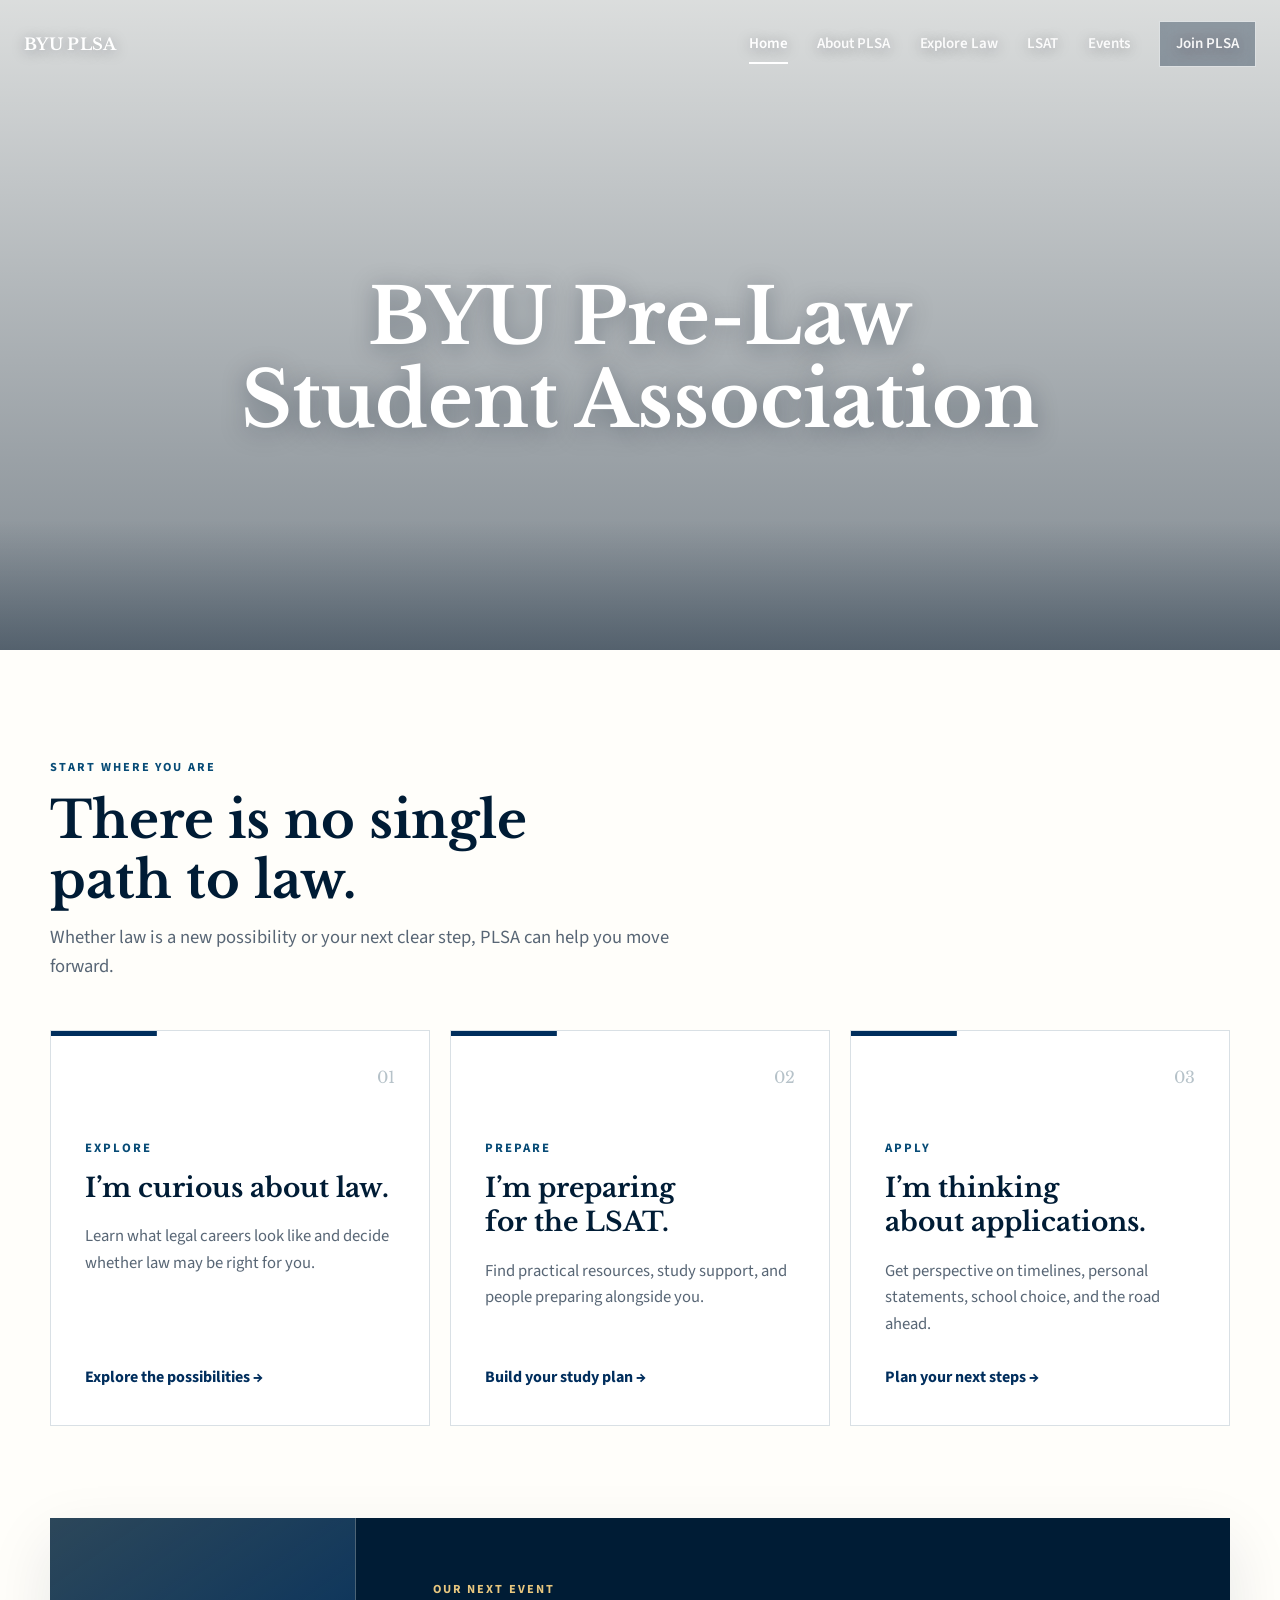
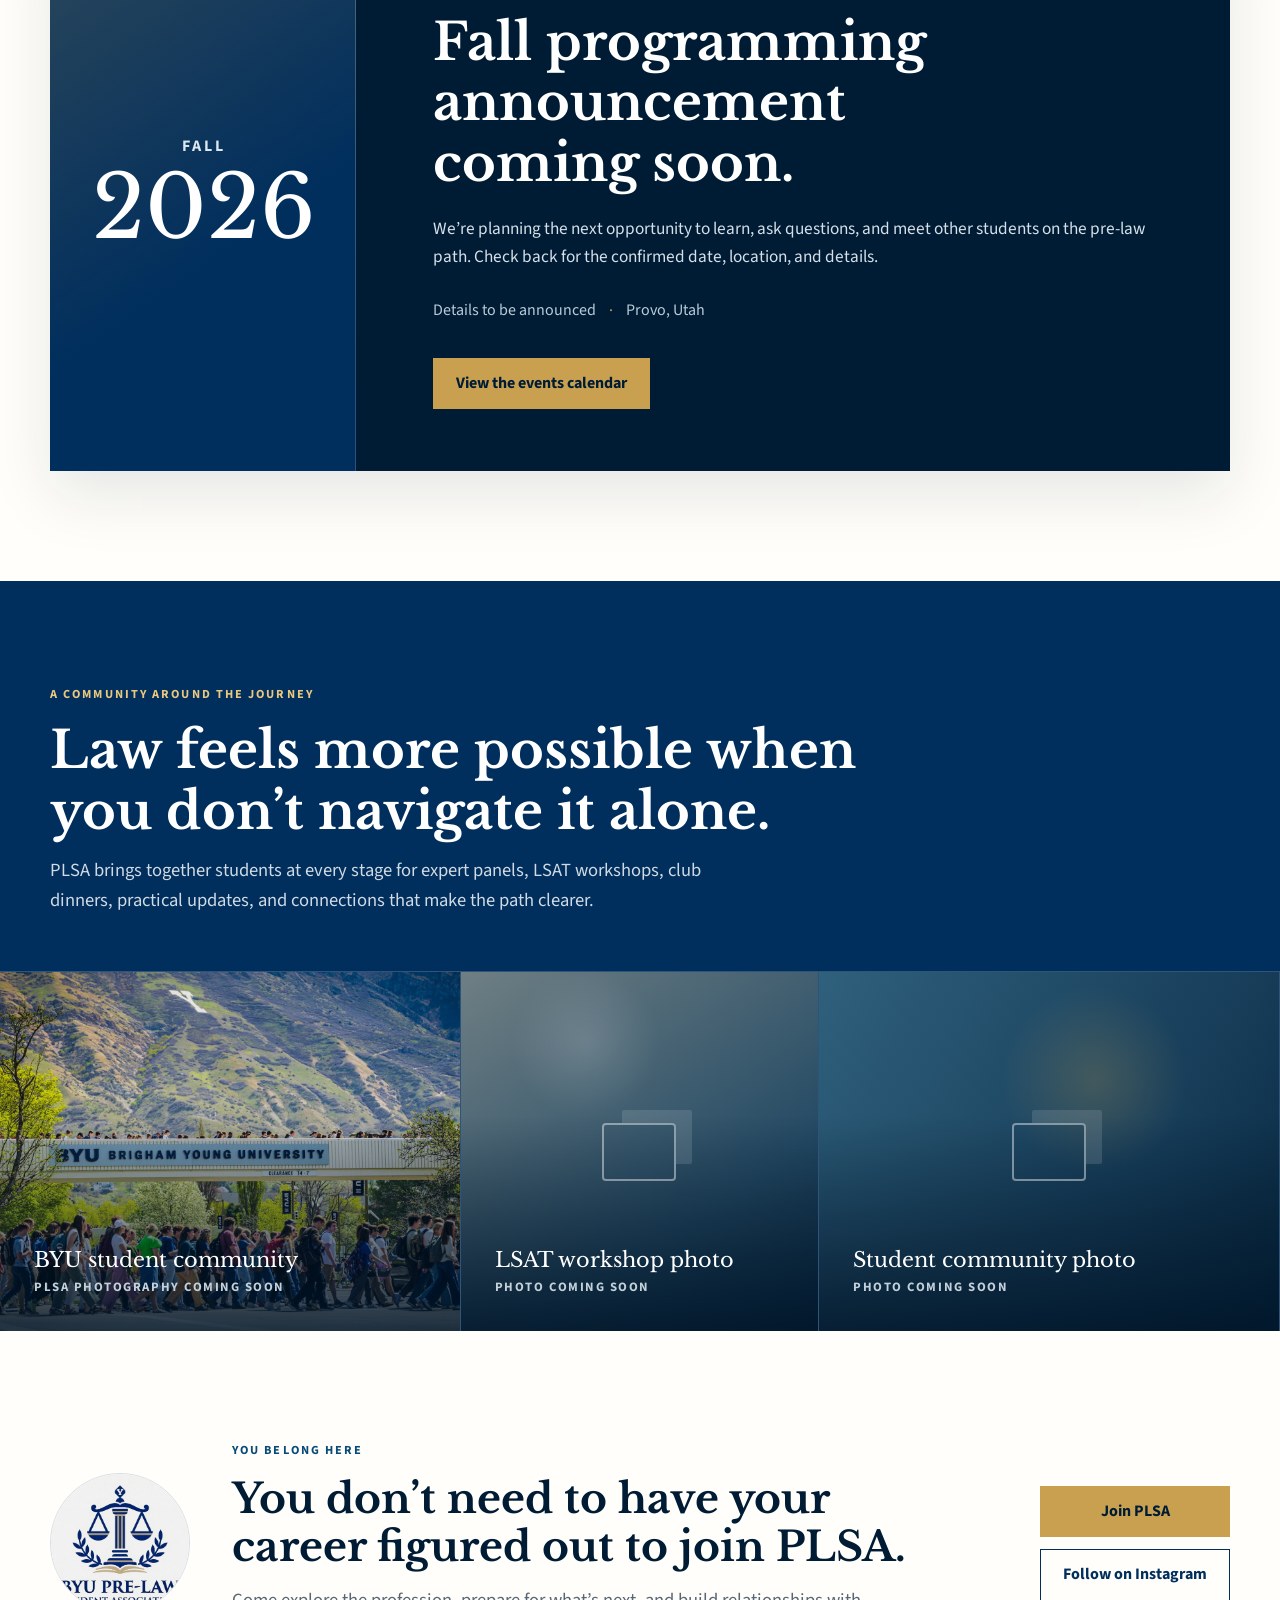
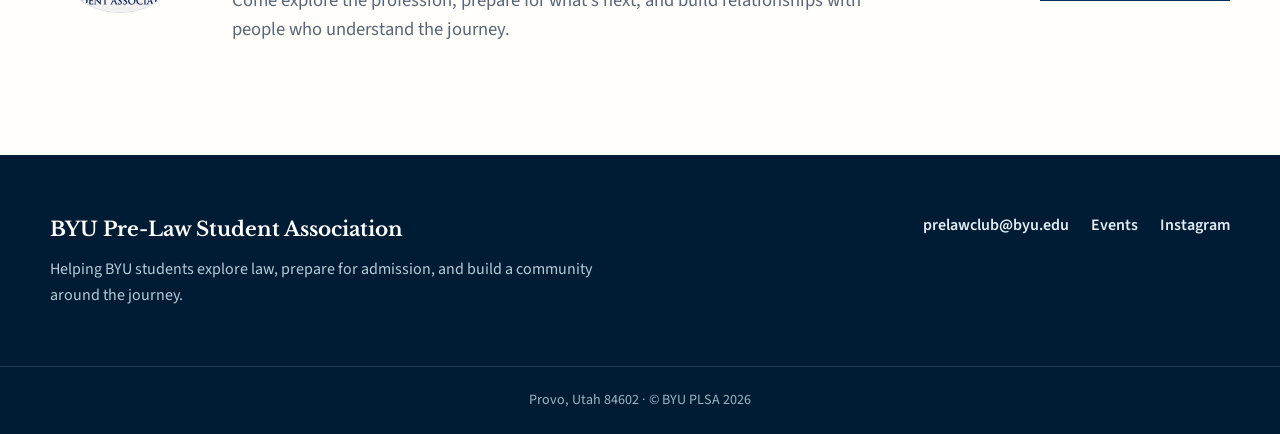
==== commit 88af2201: "Merge PLSA website refresh" ====
--- a/index.html
+++ b/index.html
@@ -86,13 +86,13 @@
       <div class="community-copy section-shell">
         <p class="eyebrow eyebrow-light">A community around the journey</p>
         <h2 id="community-title">Law feels more possible when you don’t navigate it alone.</h2>
-        <p>PLSA brings together students at every stage for workshops, conversations, and connections that make the path clearer.</p>
+        <p>PLSA brings together students at every stage for expert panels, LSAT workshops, club dinners, practical updates, and connections that make the path clearer.</p>
       </div>
 
-      <div class="photo-strip" aria-label="Future PLSA event photography placeholders">
-        <div class="photo-placeholder photo-placeholder-one" role="img" aria-label="Placeholder for a candid PLSA panel photograph">
-          <span>Candid panel photo</span>
-          <small>Photo coming soon</small>
+      <div class="photo-strip" aria-label="PLSA community imagery and future event photography placeholders">
+        <div class="photo-placeholder photo-campus-community" role="img" aria-label="BYU students walking across campus beneath Y Mountain">
+          <span>BYU student community</span>
+          <small>PLSA photography coming soon</small>
         </div>
         <div class="photo-placeholder photo-placeholder-two" role="img" aria-label="Placeholder for a candid PLSA workshop photograph">
           <span>LSAT workshop photo</span>
--- a/index.css
+++ b/index.css
@@ -385,6 +385,16 @@
     linear-gradient(135deg, #49718c, #183e5b 65%, #0b2b44);
 }
 
+.photo-campus-community::before {
+  background:
+    linear-gradient(to top, rgba(0, 20, 39, 0.84), rgba(0, 20, 39, 0.08) 66%),
+    url("Images/BYUStudents.jpeg") center / cover no-repeat;
+}
+
+.photo-campus-community::after {
+  content: none;
+}
+
 .photo-placeholder-two::before {
   background:
     linear-gradient(to top, rgba(0, 20, 39, 0.82), transparent 60%),
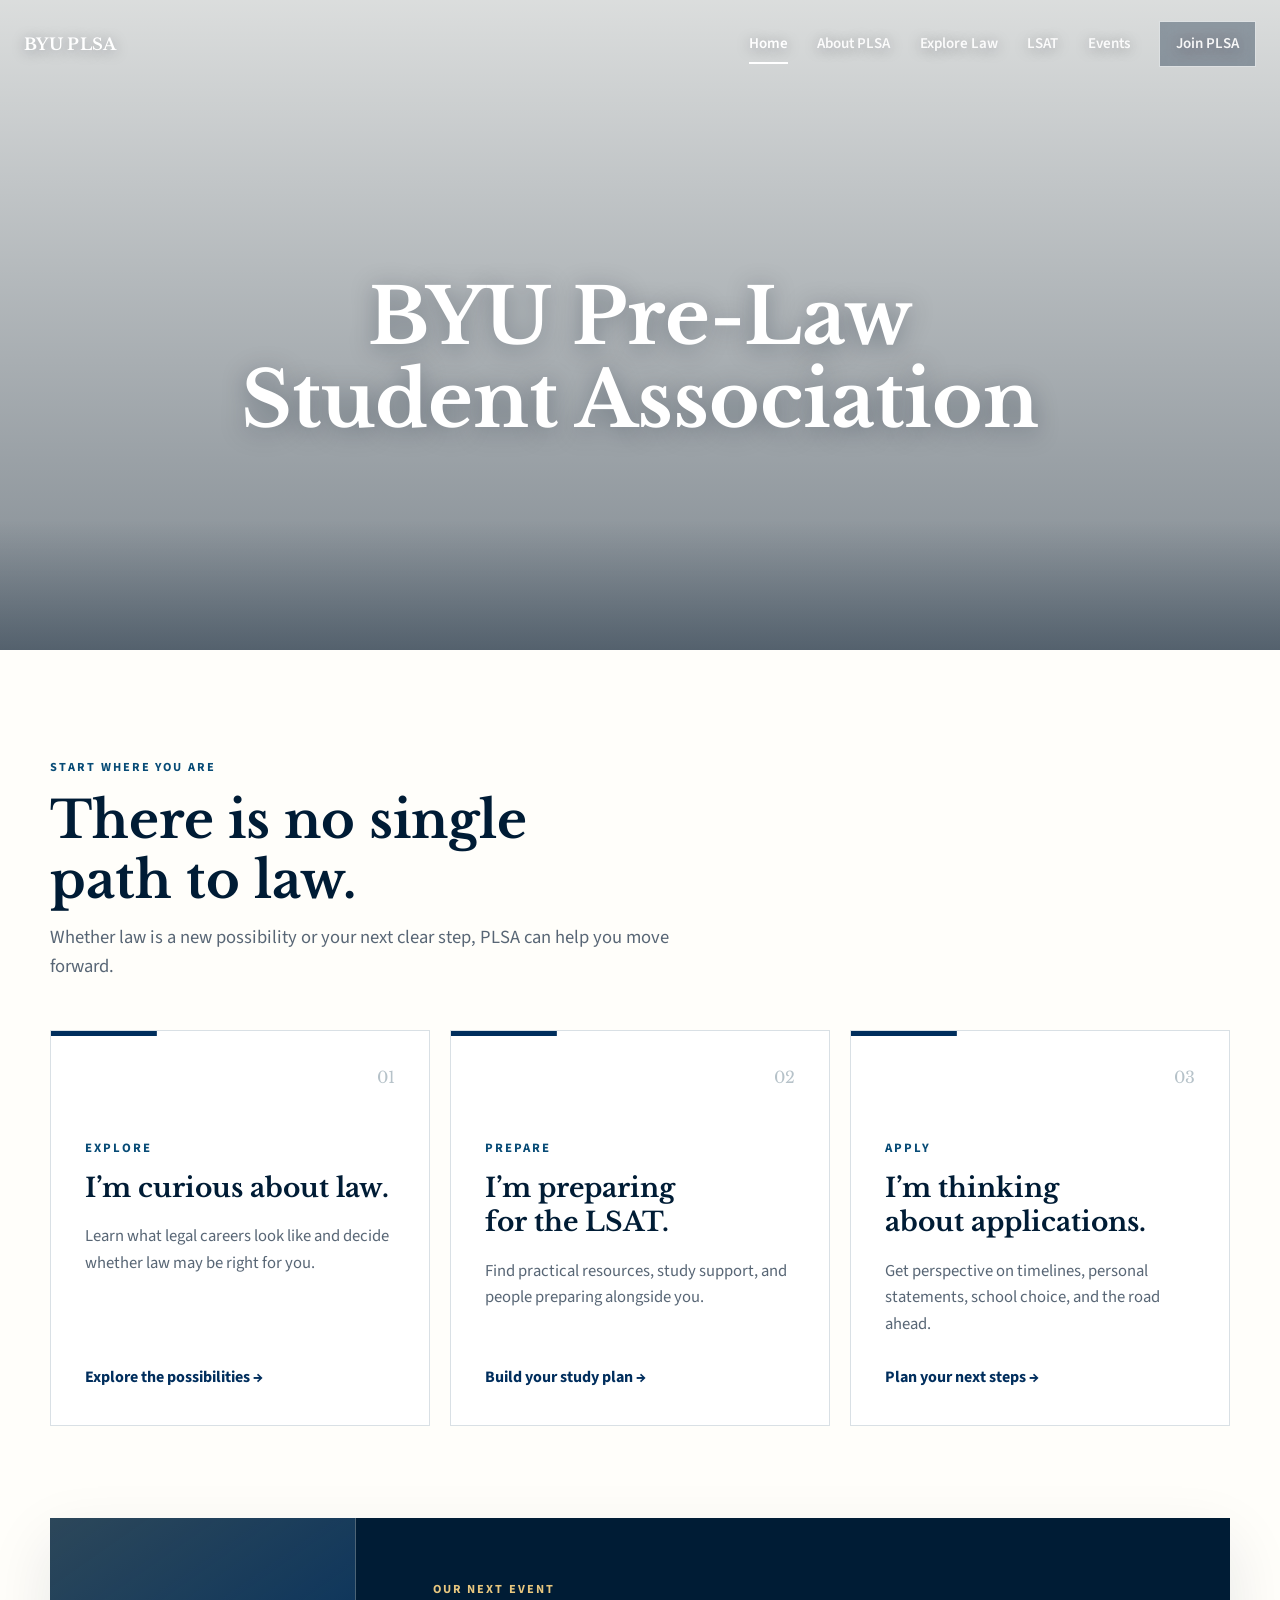
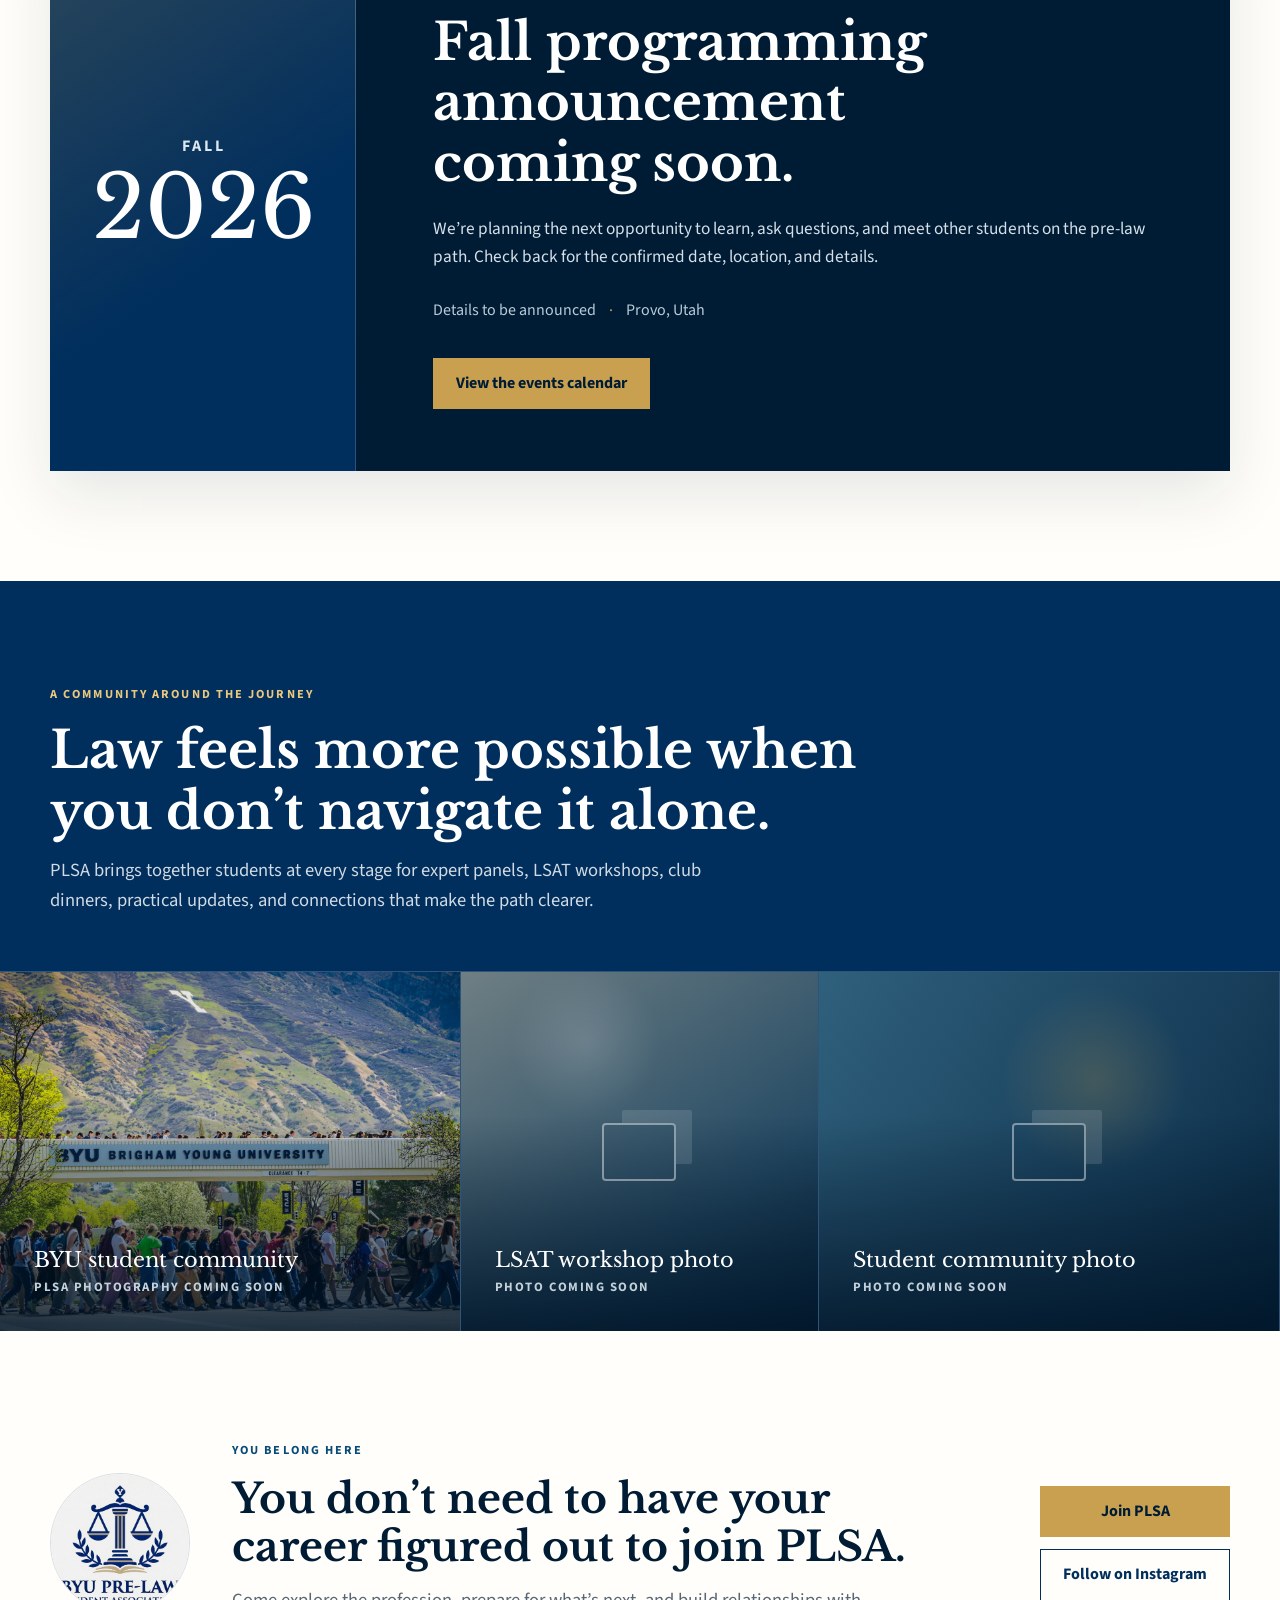
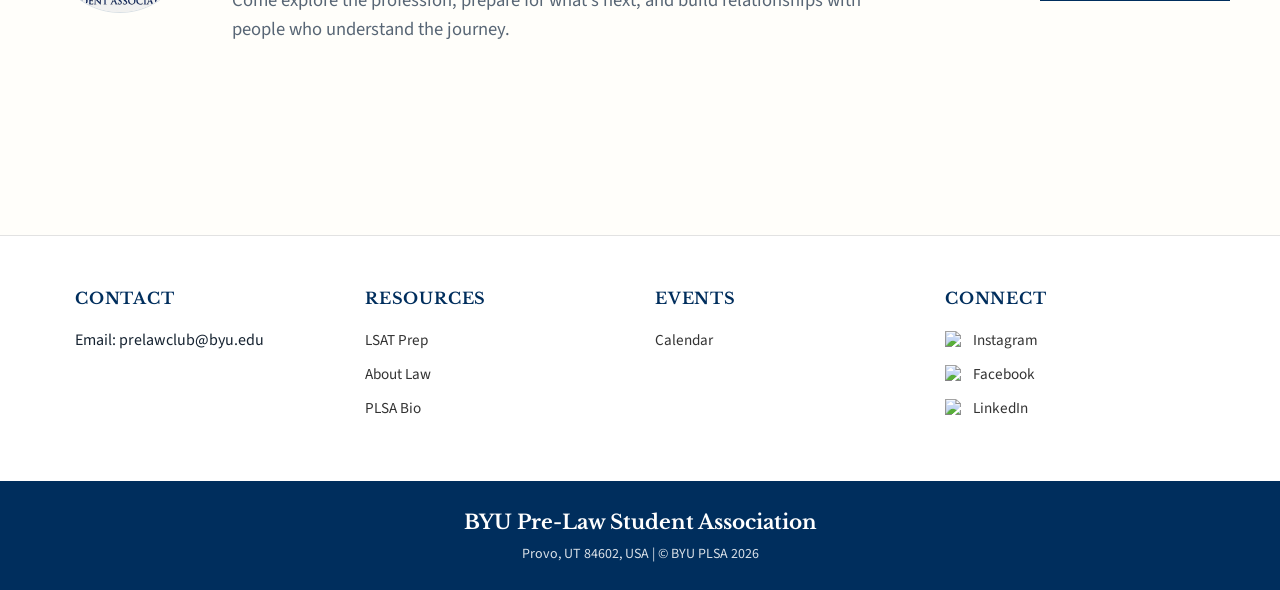
==== commit 3cefd96e: "footer updates" ====
--- a/index.html
+++ b/index.html
@@ -119,20 +119,49 @@
     </section>
   </main>
 
+  <!-- Footer -->
   <footer class="site-footer">
-    <div class="footer-inner">
-      <div class="footer-identity">
-        <h2>BYU Pre-Law Student Association</h2>
-        <p>Helping BYU students explore law, prepare for admission, and build a community around the journey.</p>
+    <div class="footer-columns">
+      
+      <div class="footer-col">
+        <h3>Contact</h3>
+        <p>Email: prelawclub@byu.edu</p>
       </div>
-      <div class="footer-links">
-        <a href="mailto:prelawclub@byu.edu">prelawclub@byu.edu</a>
-        <a href="EventsCalendar/events.html">Events</a>
-        <a href="https://www.instagram.com/byu_plsa/" target="_blank" rel="noopener noreferrer">Instagram</a>
+
+      <div class="footer-col">
+        <h3>Resources</h3>
+        <a href="#">LSAT Prep</a>
+        <a href="../AboutLaw/law.html">About Law</a>
+        <a href="../Bio/bio.html">PLSA Bio</a>
       </div>
+
+      <div class="footer-col">
+        <h3>Events</h3>
+        <a href="../EventsCalendar/events.html">Calendar</a>
+      </div>
+
+      <div class="footer-col">
+        <h3>Connect</h3>
+        <a href="https://www.instagram.com/byu_plsa/" target="_blank" class="social-link">
+          <img src="https://cdnjs.cloudflare.com/ajax/libs/simple-icons/11.13.0/instagram.svg" alt="Instagram" class="social-icon">
+          Instagram
+        </a>
+        <a href="https://www.facebook.com" target="_blank" class="social-link">
+          <img src="https://cdnjs.cloudflare.com/ajax/libs/simple-icons/11.13.0/facebook.svg" alt="Facebook" class="social-icon">
+          Facebook
+        </a>
+        <a href="https://www.linkedin.com" target="_blank" class="social-link">
+          <img src="https://cdnjs.cloudflare.com/ajax/libs/simple-icons/11.13.0/linkedin.svg" alt="LinkedIn" class="social-icon">
+          LinkedIn
+        </a>
+      </div>
+
     </div>
+
+    <!-- Subfooter nested inside main footer block -->
     <div class="subfooter">
-      <p>Provo, Utah 84602 <span aria-hidden="true">·</span> &copy; BYU PLSA 2026</p>
+      <h1>BYU Pre-Law Student Association</h1>
+      <p>Provo, UT 84602, USA | &copy; BYU PLSA 2026</p>
     </div>
   </footer>
 
--- a/index.css
+++ b/index.css
@@ -466,60 +466,76 @@
   gap: 12px;
 }
 
-.site-footer {
-  background: var(--navy-950);
-  color: #ffffff;
-}
-
-.footer-inner {
-  display: flex;
-  width: min(1180px, calc(100% - 48px));
-  margin-inline: auto;
-  padding-block: 58px;
-  align-items: flex-start;
-  justify-content: space-between;
-  gap: 48px;
-}
-
-.footer-identity {
-  max-width: 580px;
-}
-
-.footer-identity h2 {
-  font-size: 1.25rem;
-}
-
-.footer-identity p {
-  margin-top: 12px;
-  color: #b9cbd7;
-}
-
-.footer-links {
-  display: flex;
-  flex-wrap: wrap;
-  justify-content: flex-end;
-  gap: 22px;
-}
-
-.footer-links a {
-  color: #e3edf3;
-  font-weight: 600;
-  text-decoration: none;
-}
-
-.footer-links a:hover,
-.footer-links a:focus-visible {
-  color: #ffffff;
-  text-decoration: underline;
-}
-
-.subfooter {
-  border-top: 1px solid rgba(255, 255, 255, 0.14);
-  padding: 22px 24px;
-  color: #9eb4c2;
-  font-size: 0.88rem;
-  text-align: center;
-}
+  /* ==========================================================================
+     Footer Styles
+     ========================================================================== */
+  
+     .site-footer {
+      background-color: #ffffff;
+      margin-top: 80px;
+      border-top: 1px solid #e2e2e2;
+    }
+    
+    .footer-columns {
+      display: flex;
+      justify-content: space-between;
+      max-width: 1200px;
+      margin: 0 auto;
+      padding: 50px 20px;
+    }
+    
+    .footer-col {
+      flex: 1;
+      margin: 0 15px;
+    }
+    
+    .footer-col h3 {
+      margin-bottom: 16px;
+      color: #002e5d;
+      font-size: 1rem;
+      text-transform: uppercase;
+      letter-spacing: 0.05em;
+    }
+    
+    .footer-col a,
+    .social-link {
+      display: flex;
+      align-items: center;
+      gap: 10px;
+      margin-bottom: 10px;
+      color: #333333;
+      font-size: 0.95rem;
+      text-decoration: none;
+      transition: color 0.2s ease;
+    }
+    
+    .social-icon {
+      width: 18px;
+      height: 18px;
+    }
+    
+    .footer-col a:hover,
+    .social-link:hover {
+      color: #0062b8;
+      text-decoration: underline;
+    }
+    
+    .subfooter {
+      background-color: #002e5d;
+      color: #ffffff;
+      text-align: center;
+      padding: 25px 20px;
+    }
+    
+    .subfooter h1 {
+      font-size: 20px;
+      margin-bottom: 5px;
+    }
+    
+    .subfooter p {
+      font-size: 14px;
+      opacity: 0.85;
+    }
 
 @media (max-width: 900px) {
   .pathway-grid {
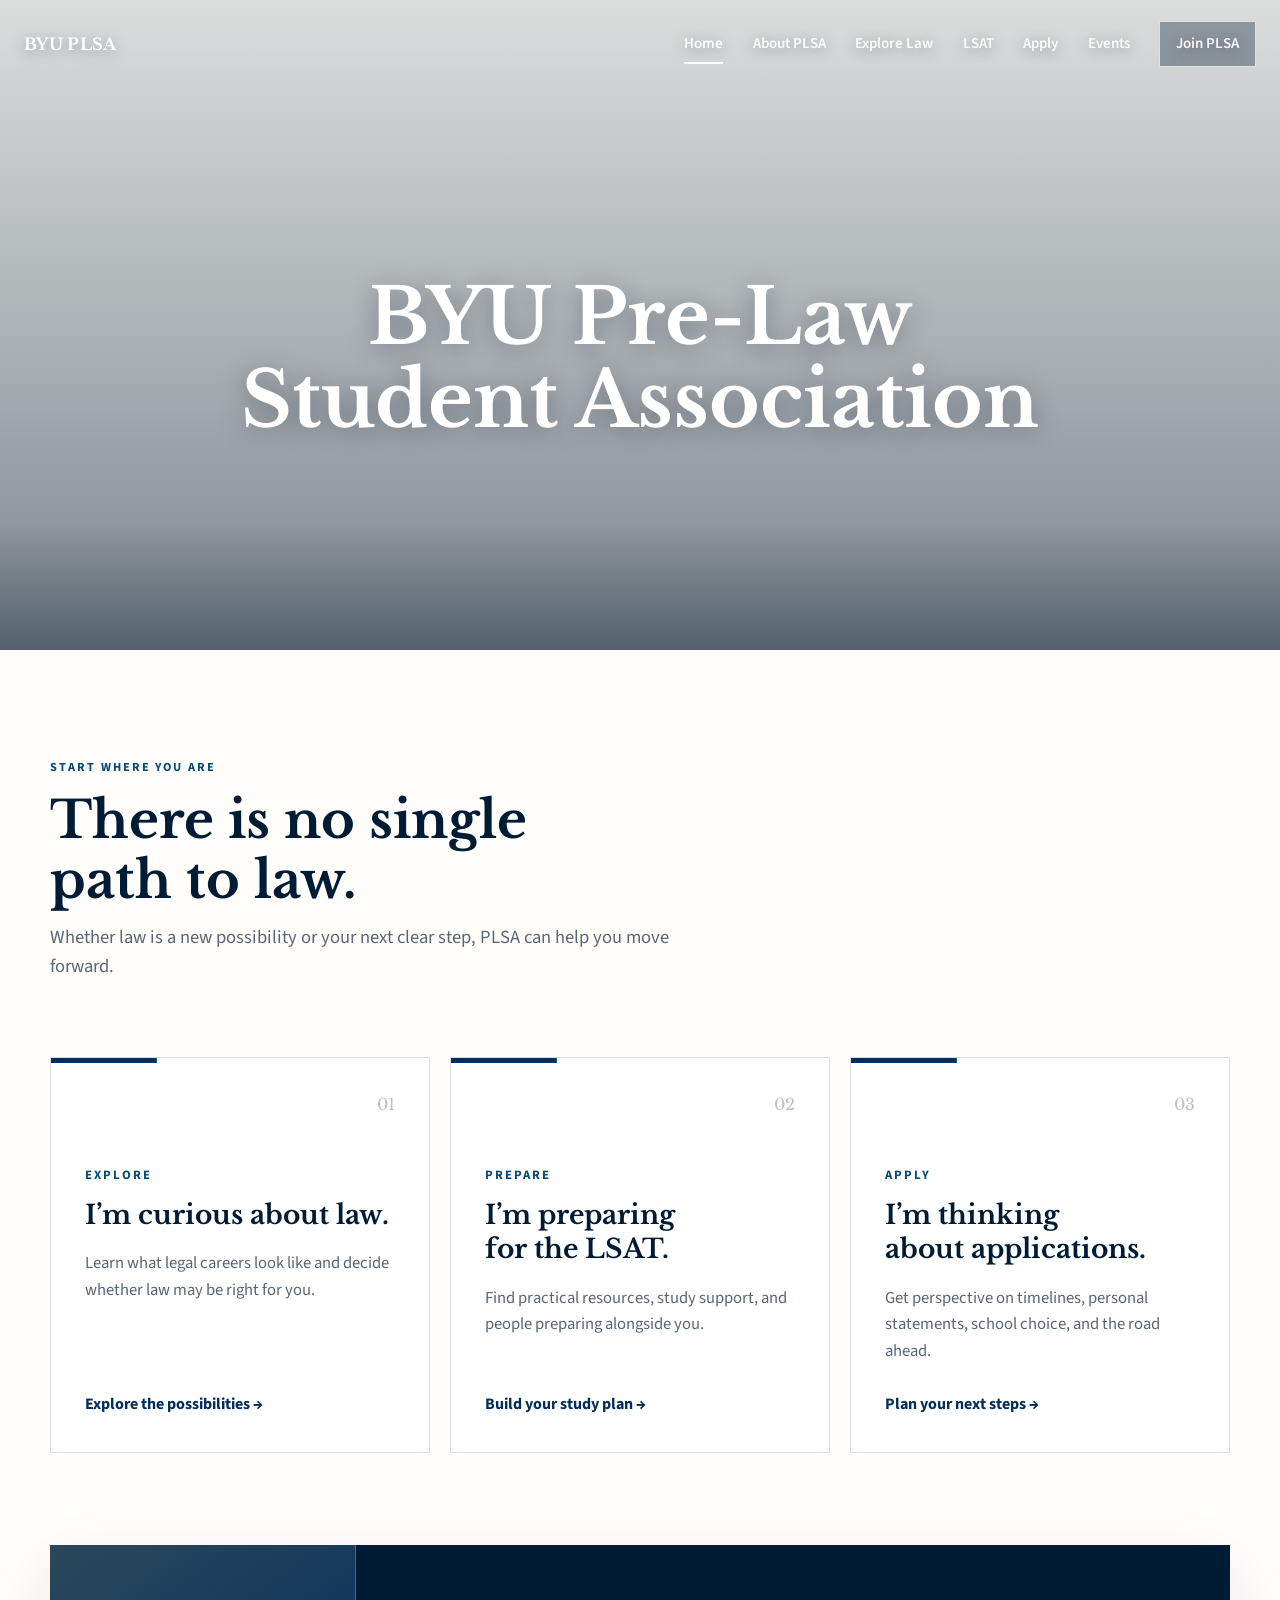
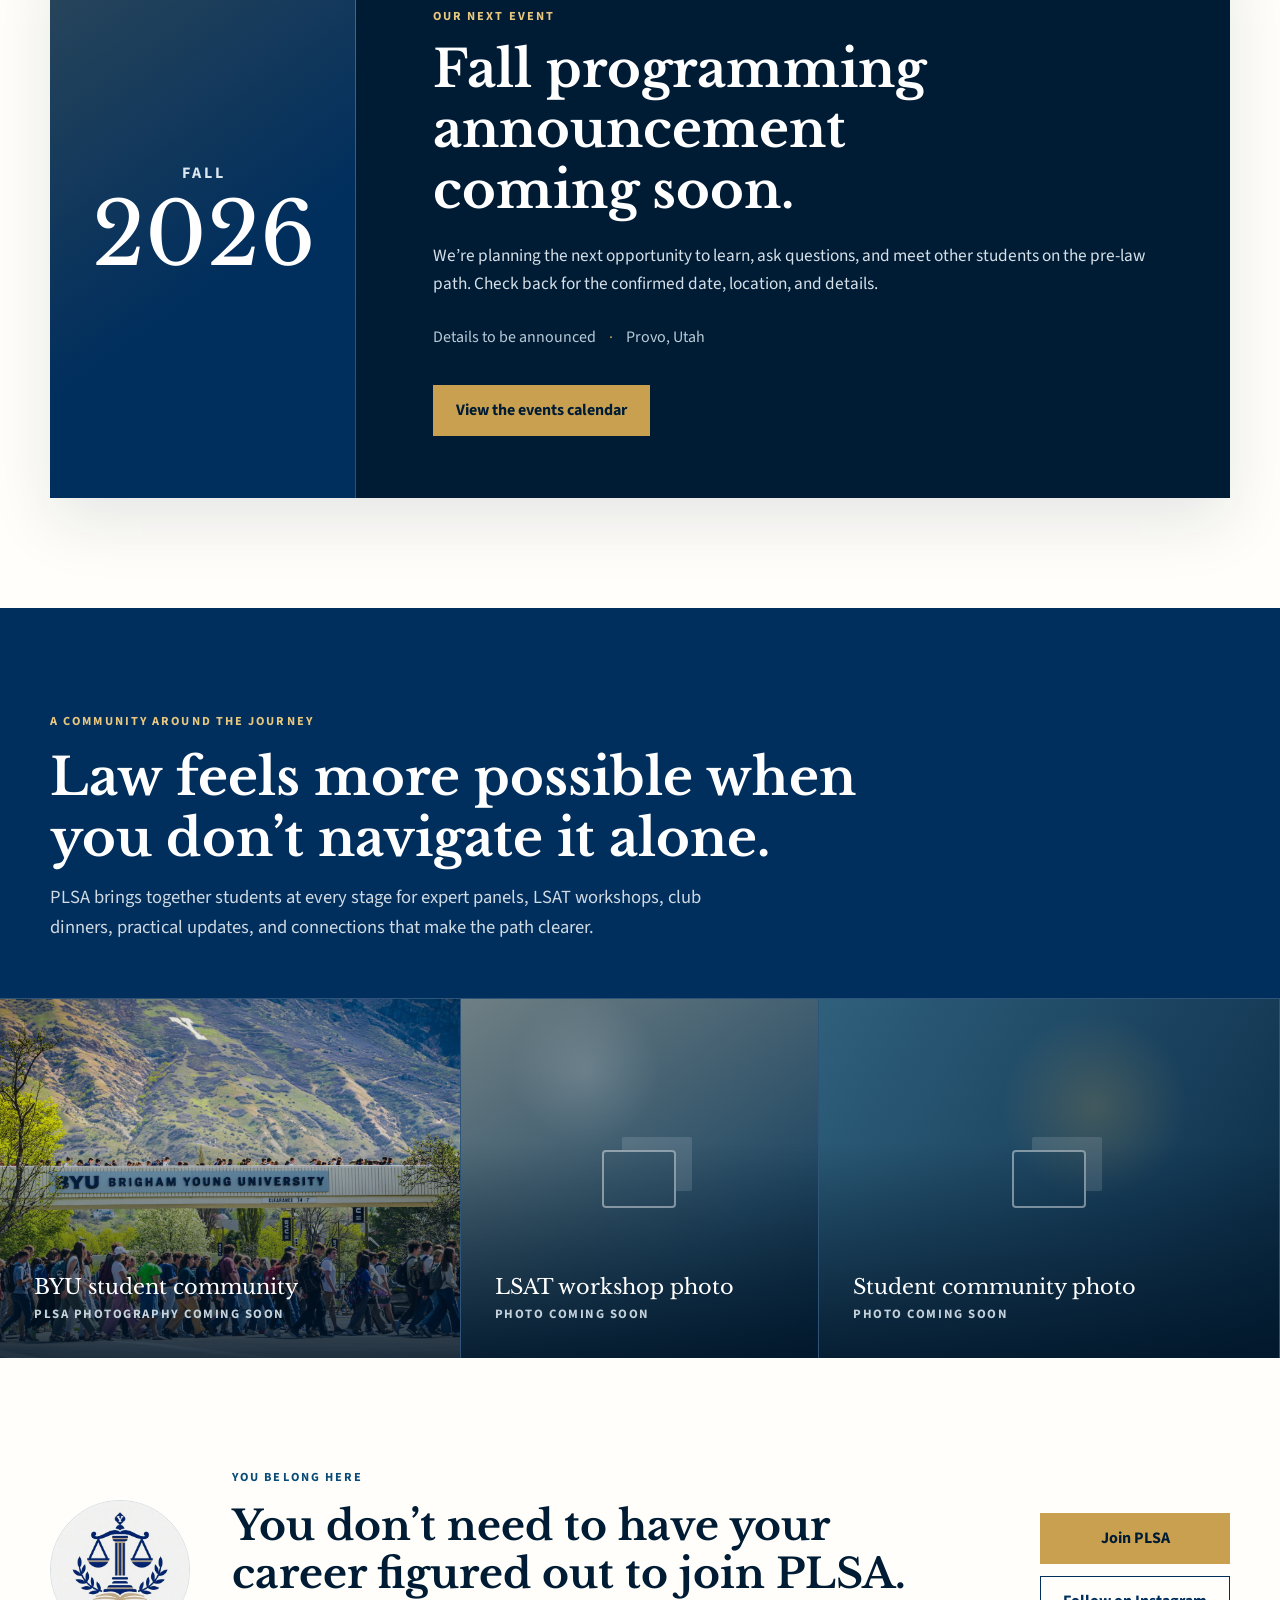
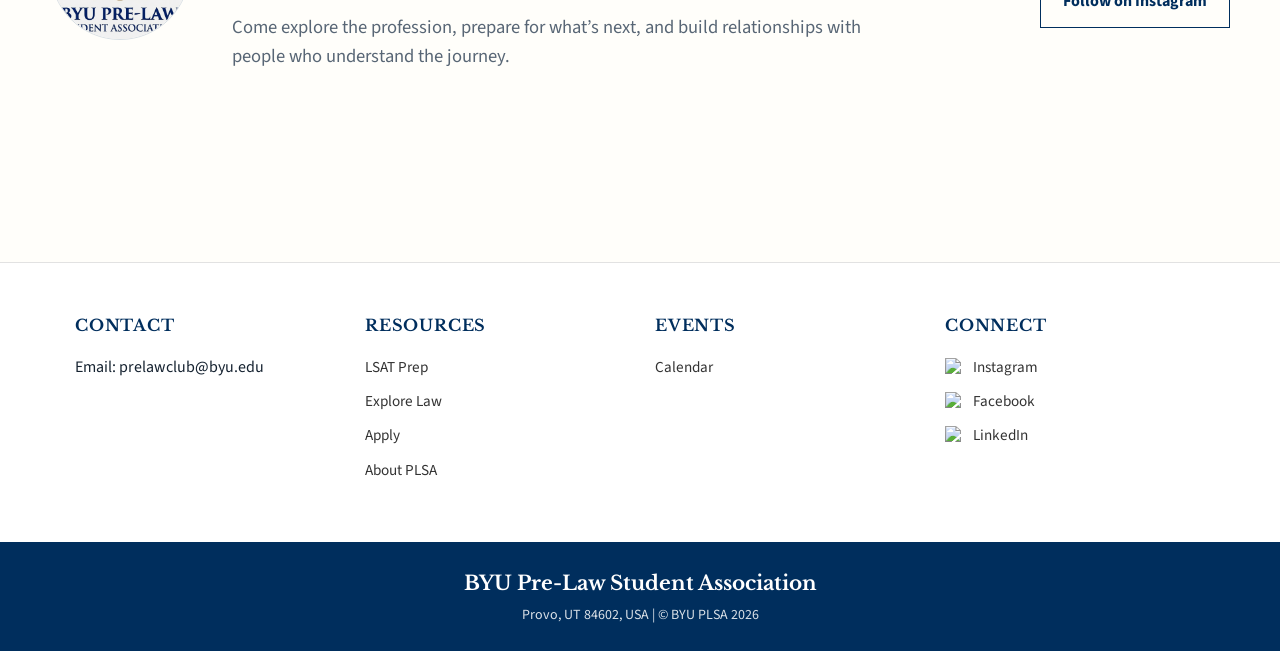
==== commit f849c33d: "Add law school application advising page" ====
--- a/index.html
+++ b/index.html
@@ -17,6 +17,7 @@
       <a href="Bio/bio.html">About PLSA</a>
       <a href="AboutLaw/law.html">Explore Law</a>
       <a href="LSATResources/LSAT.html">LSAT</a>
+      <a href="Apply/apply.html">Apply</a>
       <a href="EventsCalendar/events.html">Events</a>
       <a class="join-link" href="https://clubs.byu.edu/link/club/18295873486205435" target="_blank" rel="noopener noreferrer">Join PLSA</a>
     </nav>
@@ -53,7 +54,7 @@
           <span class="card-link">Build your study plan <span aria-hidden="true">→</span></span>
         </a>
 
-        <a class="pathway-card" href="AboutLaw/law.html">
+        <a class="pathway-card" href="Apply/apply.html">
           <span class="pathway-number" aria-hidden="true">03</span>
           <p class="pathway-label">Apply</p>
           <h3>I’m thinking about applications.</h3>
@@ -127,17 +128,17 @@
         <h3>Contact</h3>
         <p>Email: prelawclub@byu.edu</p>
       </div>
-
       <div class="footer-col">
         <h3>Resources</h3>
-        <a href="#">LSAT Prep</a>
-        <a href="../AboutLaw/law.html">About Law</a>
-        <a href="../Bio/bio.html">PLSA Bio</a>
+        <a href="LSATResources/LSAT.html">LSAT Prep</a>
+        <a href="AboutLaw/law.html">Explore Law</a>
+        <a href="Apply/apply.html">Apply</a>
+        <a href="Bio/bio.html">About PLSA</a>
       </div>
 
       <div class="footer-col">
         <h3>Events</h3>
-        <a href="../EventsCalendar/events.html">Calendar</a>
+        <a href="EventsCalendar/events.html">Calendar</a>
       </div>
 
       <div class="footer-col">
--- a/index.css
+++ b/index.css
@@ -94,7 +94,7 @@
 .section-intro {
   display: grid;
   max-width: 760px;
-  margin-bottom: 48px;
+  margin-bottom: 75px;
   gap: 12px;
 }
 
@@ -682,3 +682,76 @@
     transition: none;
   }
 }
+
+/* ==========================================================================
+   Mobile Footer
+   ========================================================================== */
+
+   @media (max-width: 768px) {
+
+    .site-footer {
+      margin-top: 50px;
+    }
+  
+    .footer-columns {
+      flex-direction: column;
+      padding: 35px 25px;
+      gap: 30px;
+    }
+  
+    .footer-col {
+      margin: 0;
+      width: 100%;
+    }
+  
+    .footer-col h3 {
+      margin-bottom: 12px;
+      font-size: 0.95rem;
+    }
+  
+    .footer-col a,
+    .social-link {
+      font-size: 0.95rem;
+      margin-bottom: 12px;
+    }
+  
+    .subfooter {
+      padding: 20px 15px;
+    }
+  
+    .subfooter h1 {
+      font-size: 18px;
+    }
+  
+    .subfooter p {
+      font-size: 13px;
+      line-height: 1.5;
+    }
+  }
+  
+  
+  /* Extra-small phones */
+  @media (max-width: 480px) {
+  
+    .footer-columns {
+      padding: 30px 20px;
+      gap: 25px;
+    }
+  
+    .footer-col h3 {
+      font-size: 0.9rem;
+    }
+  
+    .footer-col a,
+    .social-link {
+      font-size: 0.9rem;
+    }
+  
+    .subfooter h1 {
+      font-size: 16px;
+    }
+  
+    .subfooter p {
+      font-size: 12px;
+    }
+  }
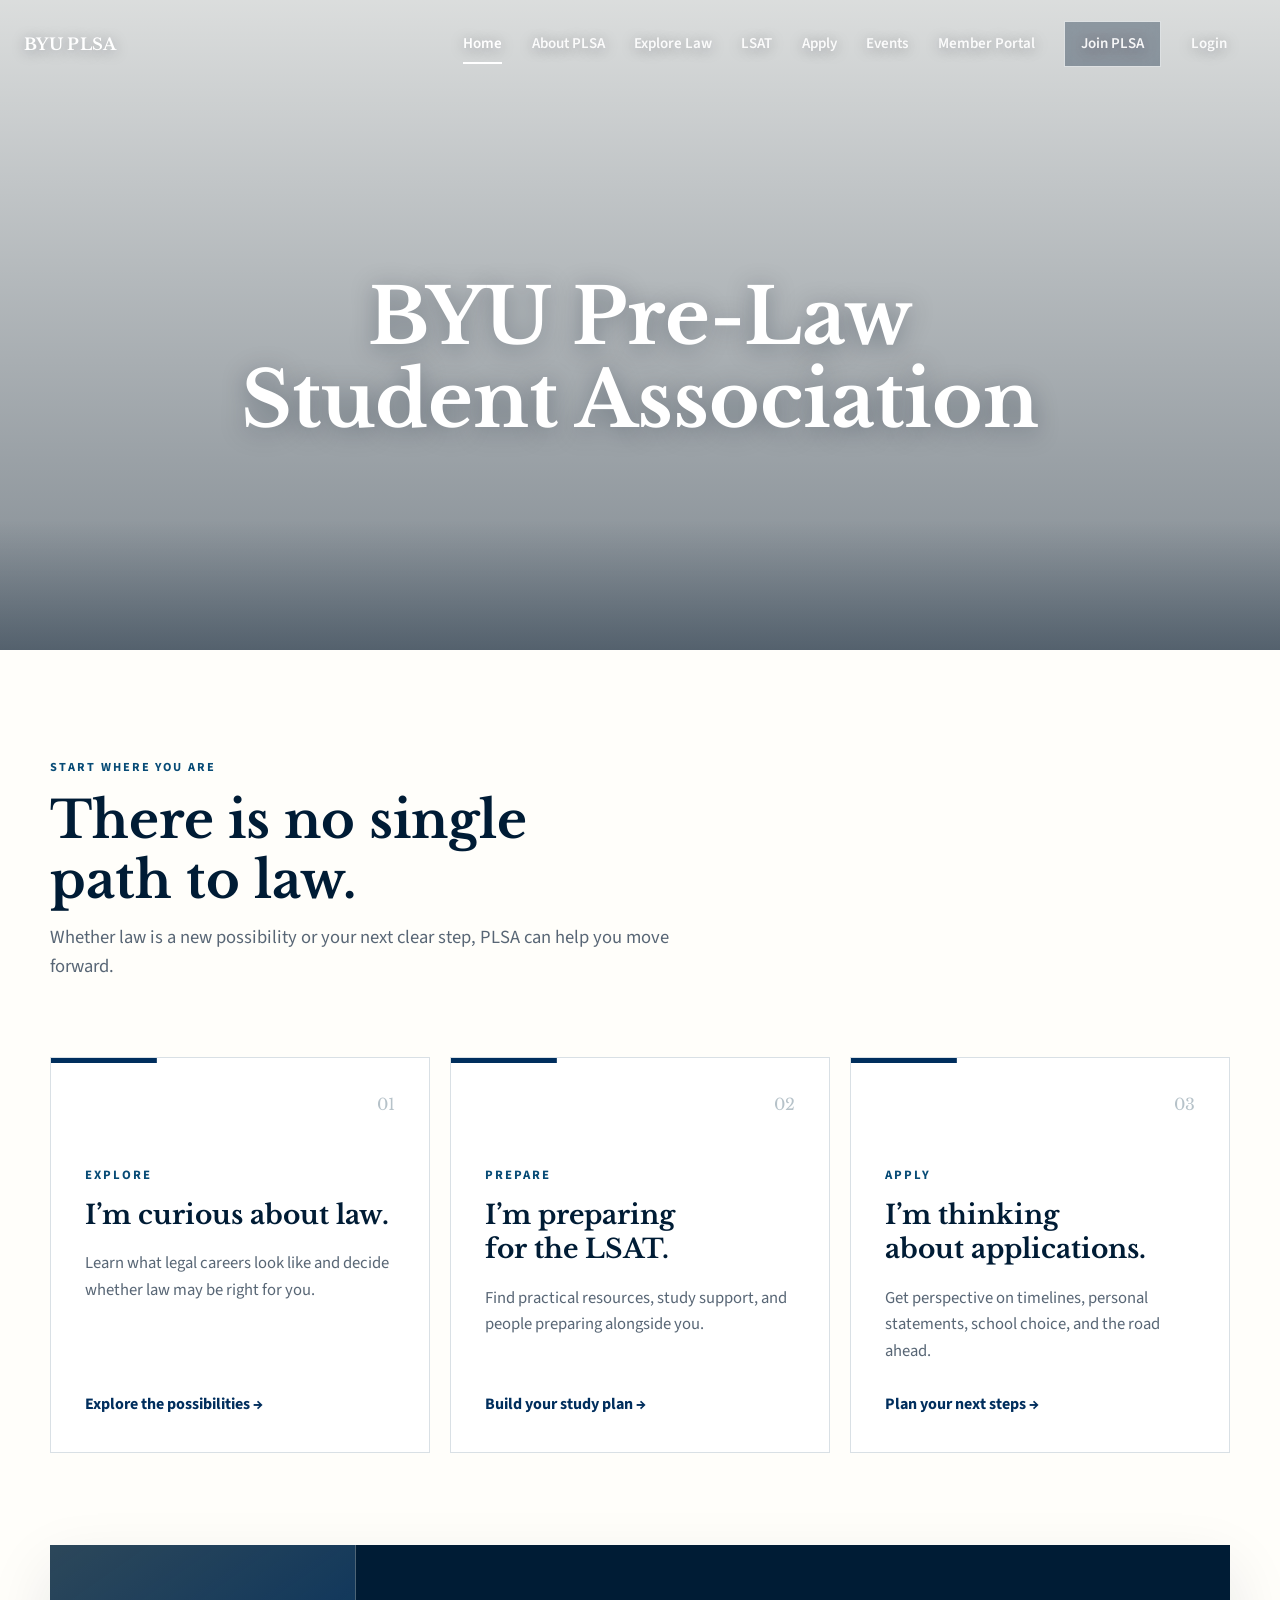
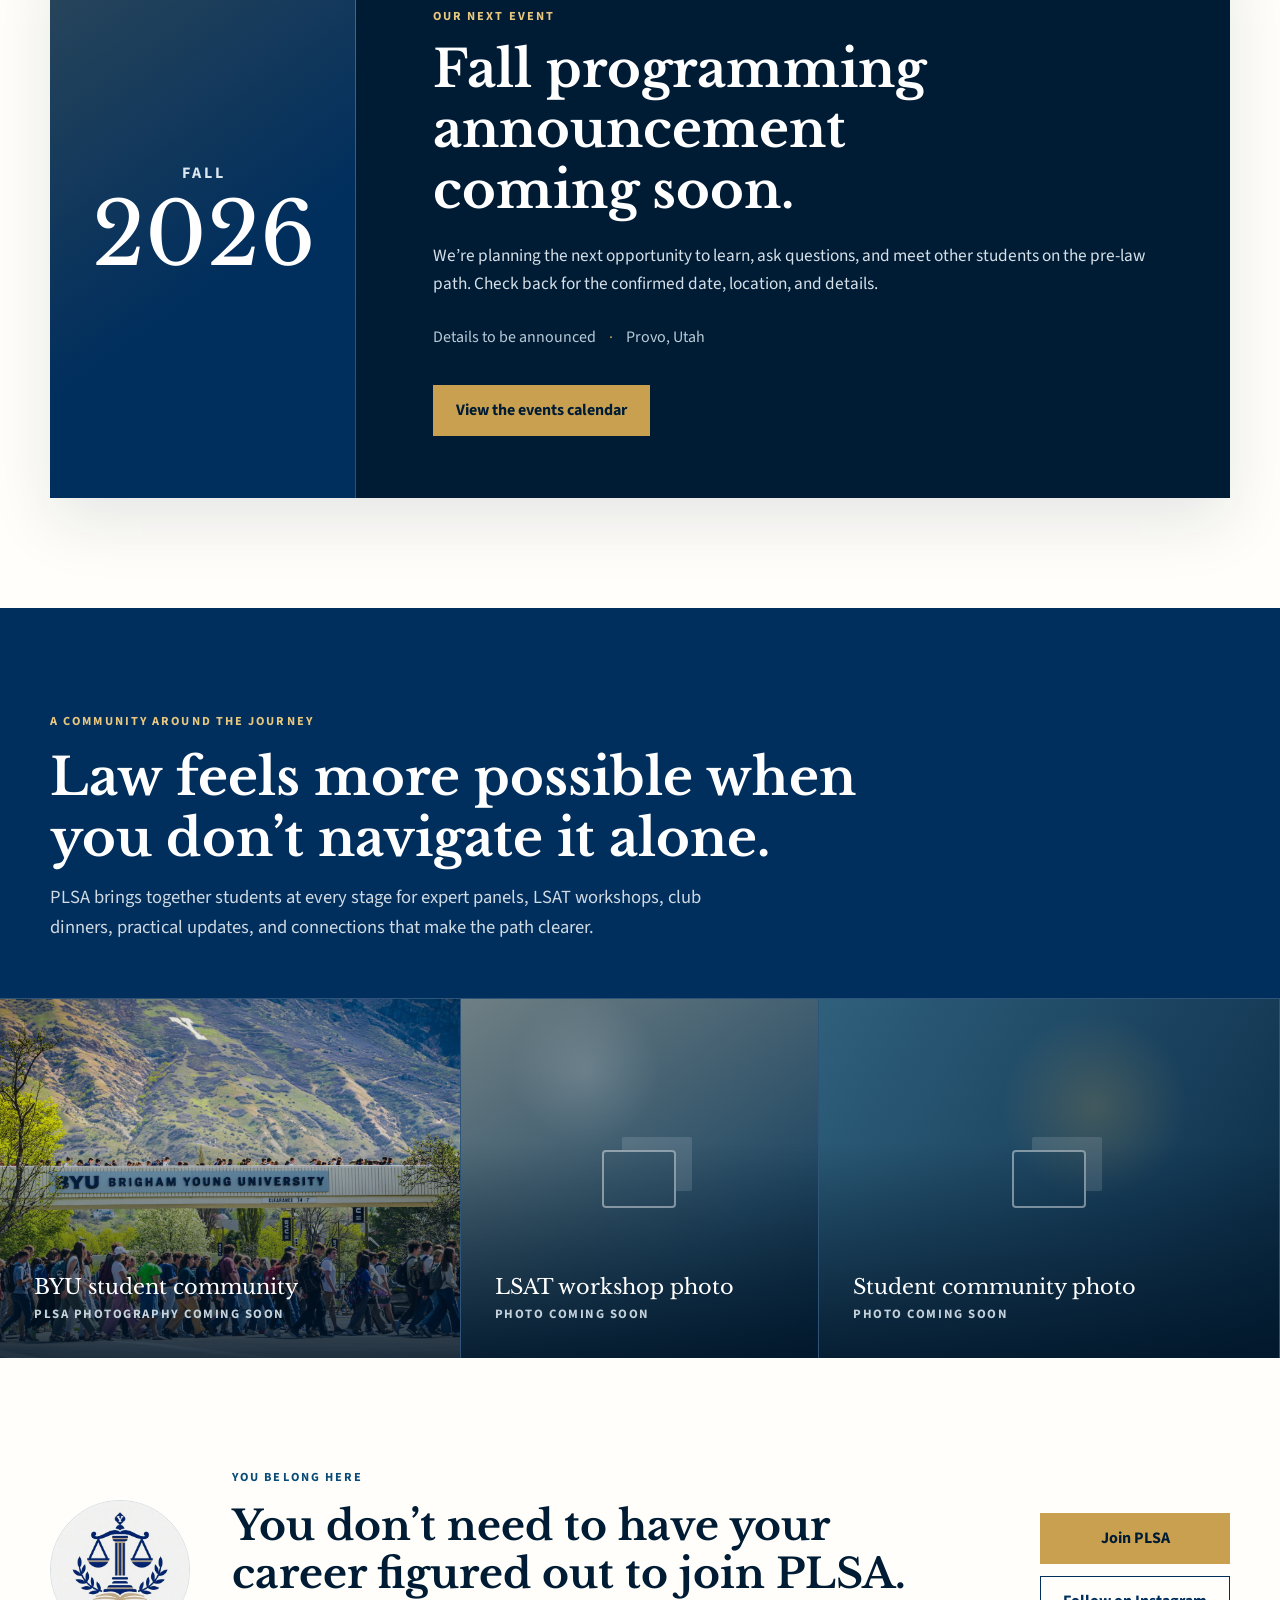
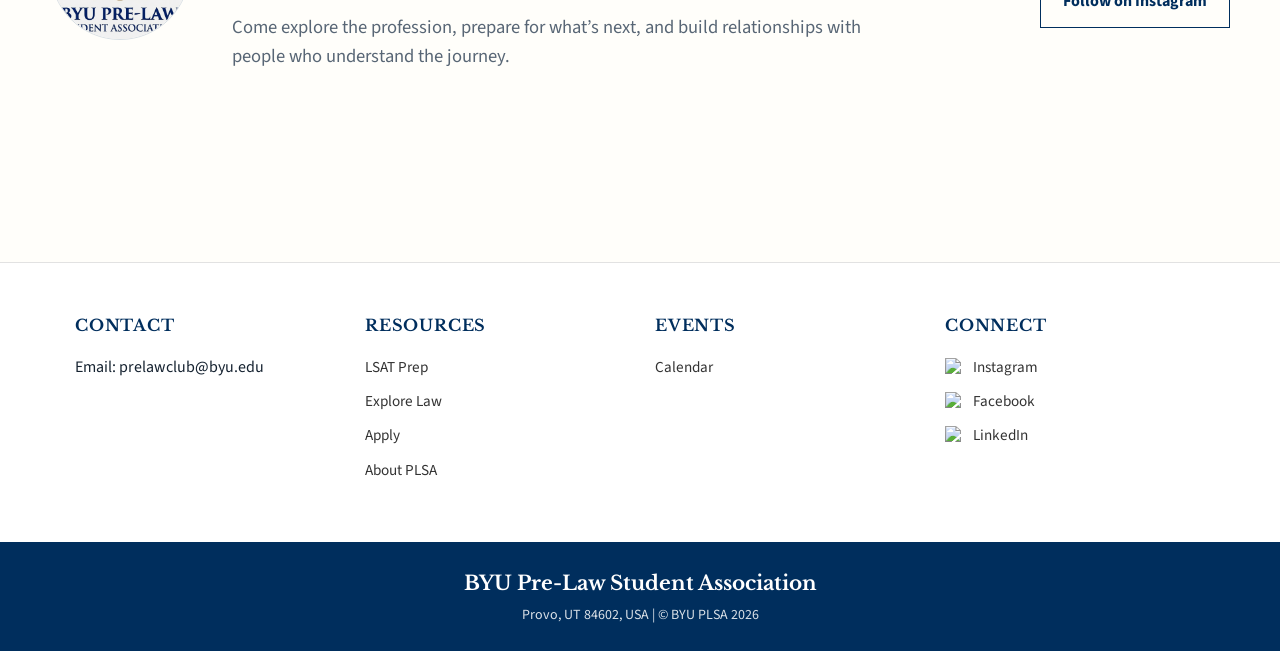
==== commit 98546809: "updates" ====
--- a/index.html
+++ b/index.html
@@ -8,20 +8,13 @@
   <link rel="stylesheet" href="index.css">
   <link rel="stylesheet" href="navigation.css">
 </head>
+
+<script type="module" src="/auth.js"></script>
+
 <body>
 
-  <header class="site-navigation">
-    <a class="nav-brand" href="index.html" aria-label="BYU PLSA home">BYU PLSA</a>
-    <nav class="nav-links" aria-label="Primary navigation">
-      <a href="index.html" aria-current="page">Home</a>
-      <a href="Bio/bio.html">About PLSA</a>
-      <a href="AboutLaw/law.html">Explore Law</a>
-      <a href="LSATResources/LSAT.html">LSAT</a>
-      <a href="Apply/apply.html">Apply</a>
-      <a href="EventsCalendar/events.html">Events</a>
-      <a class="join-link" href="https://clubs.byu.edu/link/club/18295873486205435" target="_blank" rel="noopener noreferrer">Join PLSA</a>
-    </nav>
-  </header>
+  <div id="nav-placeholder"></div>
+  <script type="module" src="/nav-loader.js"></script>
 
   <section class="hero" aria-labelledby="page-title">
     <div class="hero-content">
